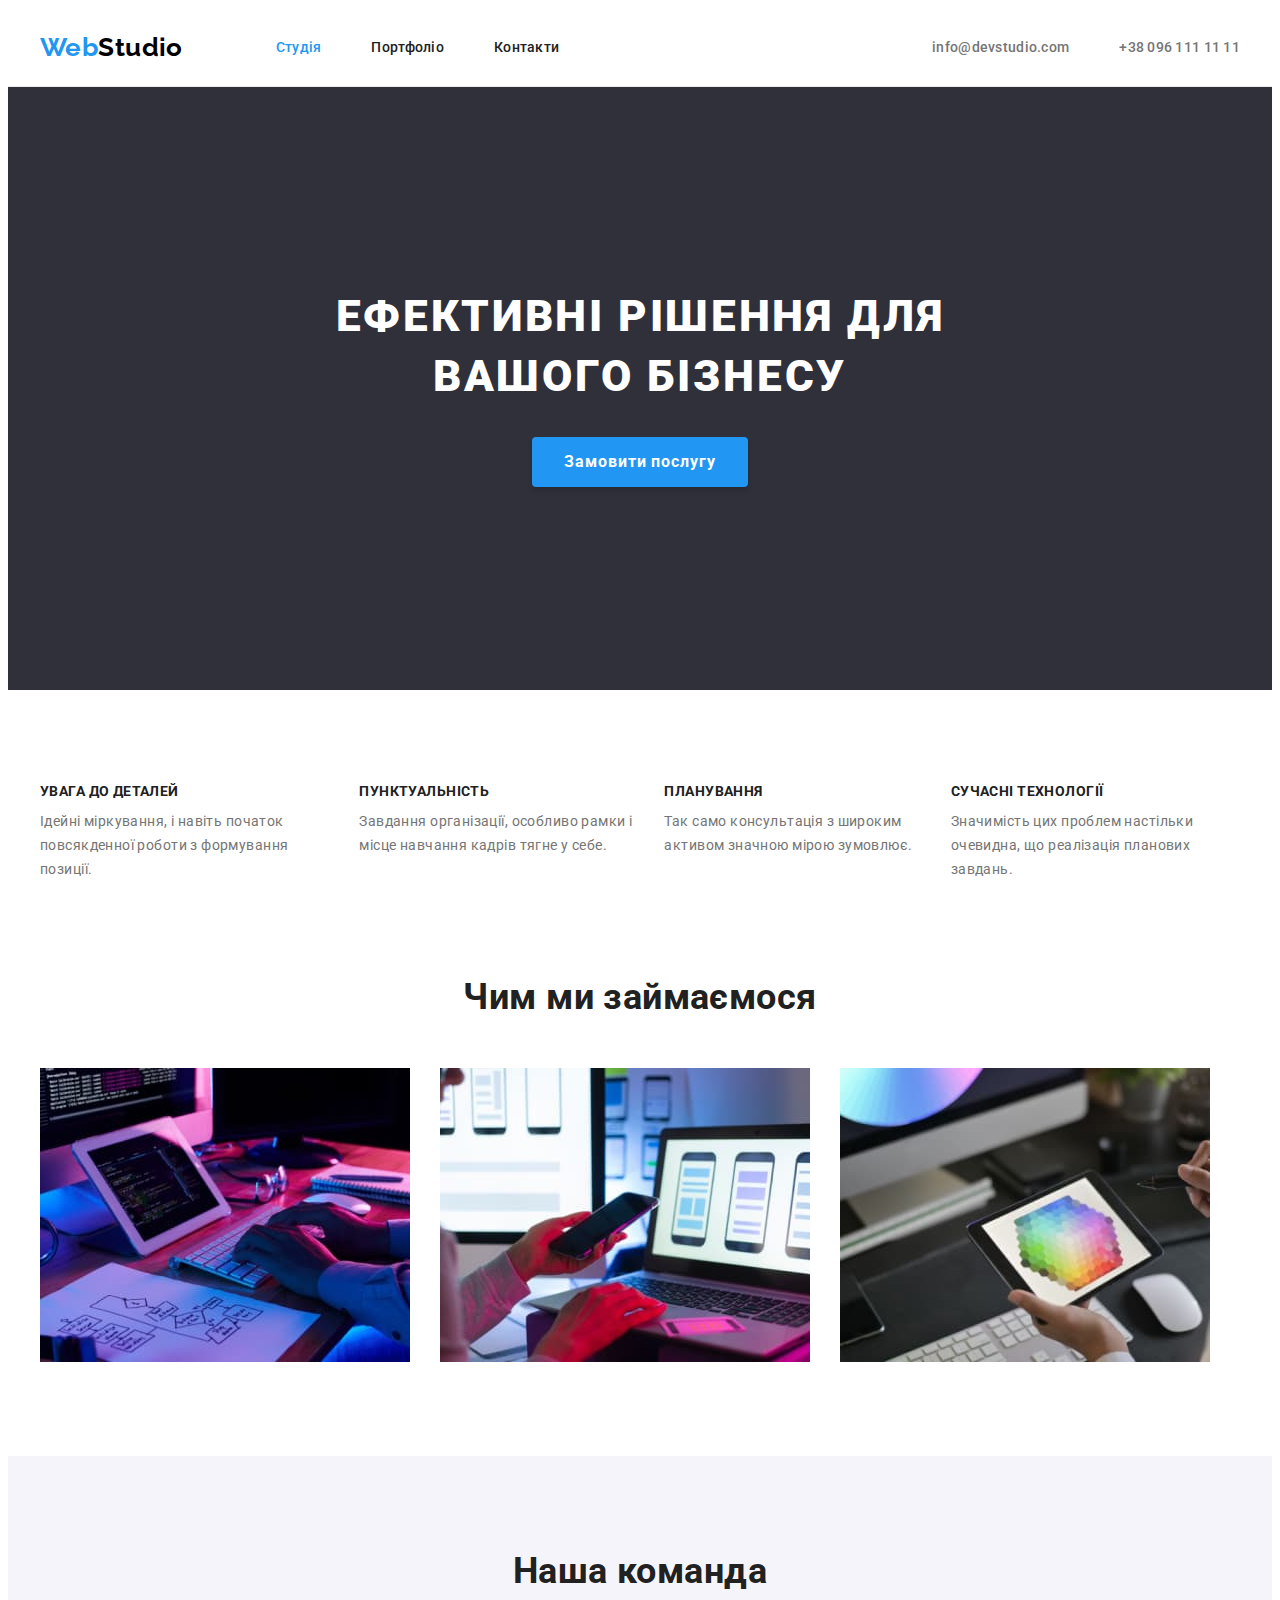
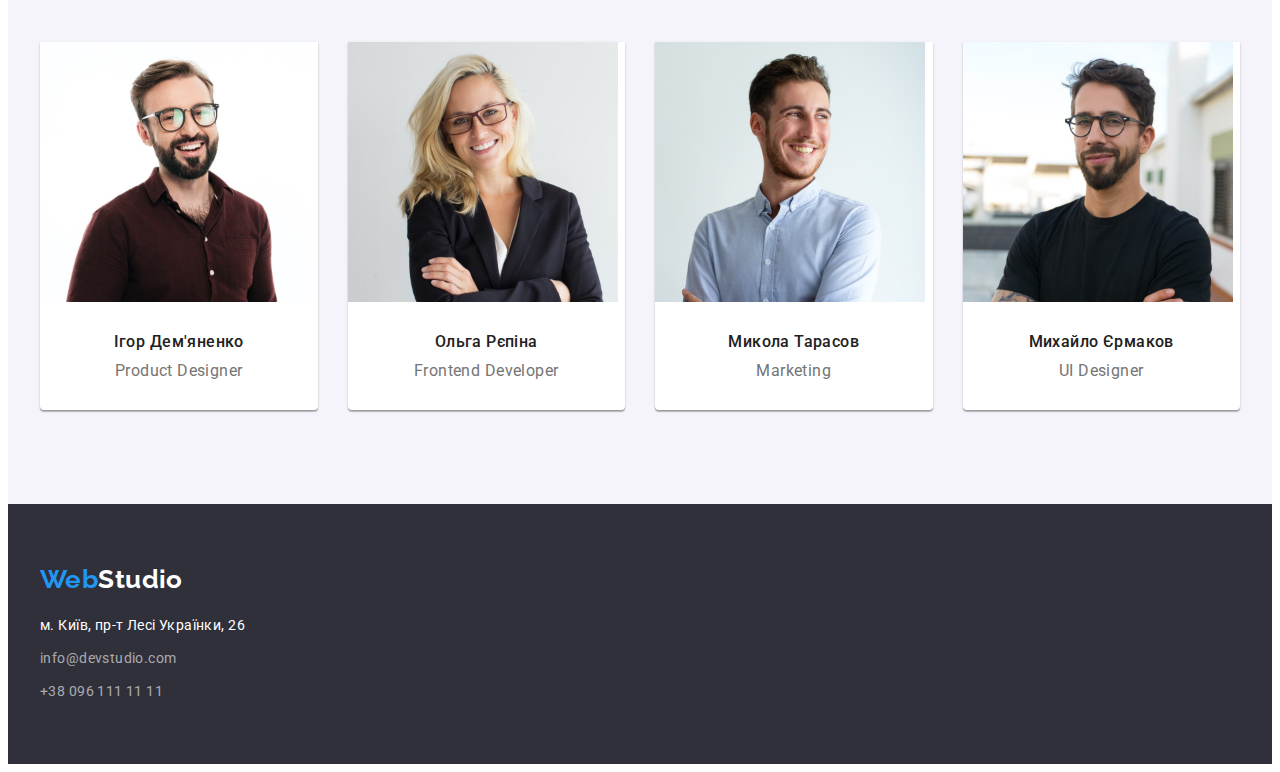
==== index.html @ 0680f63f "add HW3" ====
<!DOCTYPE html>
<html lang="uk">
  <head>
    <meta charset="UTF-8" />
    <meta http-equiv="X-UA-Compatible" content="IE=edge" />
    <meta name="viewport" content="width=device-width, initial-scale=1.0" />
    <title>Document</title>
    <link rel="preconnect" href="https://fonts.googleapis.com" />
    <link rel="preconnect" href="https://fonts.gstatic.com" crossorigin />
    <link
      href="https://fonts.googleapis.com/css2?family=Raleway:wght@700&family=Roboto:wght@400;500;700;900&display=swap"
      rel="stylesheet"
    />
    <link
      rel="stylesheet"
      href="https://cdnjs.cloudflare.com/ajax/libs/modern-normalize/1.1.0/modern-normalize.min.css"
      integrity="sha512-wpPYUAdjBVSE4KJnH1VR1HeZfpl1ub8YT/NKx4PuQ5NmX2tKuGu6U/JRp5y+Y8XG2tV+wKQpNHVUX03MfMFn9Q=="
      crossorigin="anonymous"
      referrerpolicy="no-referrer"
    />
    <link rel="stylesheet" href="./css/style.css" />
  </head>
  <body>
    <header class="header">
      <div class="container header-container">
        <a class="footer-logo link header-name" lang="en" href="./index.html"
          ><span>Web</span><span class="header-logo">Studio</span></a
        >
        <nav class="header-navigation">
          <ul class="header-list list">
            <li class="list-element list-navig">
              <a class="header-nav link current" href="">Студія</a>
            </li>
            <li class="list-element list-navig">
              <a class="header-nav link" href="./portfolio.html">Портфоліо</a>
            </li>
            <li class="list-element list-navig">
              <a class="header-nav link" href="./index.html">Контакти</a>
            </li>
          </ul>
        </nav>
        <ul class="header-address list">
          <li class="list-element list-address">
            <a class="header-contact link" href="mailto:info@devstudio.com"
              >info@devstudio.com</a
            >
          </li>
          <li class="list-element">
            <a class="header-contact link" href="tel:+380961111111"
              >+38 096 111 11 11</a
            >
          </li>
        </ul>
      </div>
    </header>
    <main>
      <section class="section-hero">
        <div class="container">
          <h1 class="paragraph-main">
            Ефективні рішення для <br />
            вашого бізнесу
          </h1>
          <button class="button-nav-main" type="button">
            Замовити послугу
          </button>
        </div>
      </section>
      <section class="section-benefits section">
        <div class="container">
          <h2 class="section-header hero-title visually-hidden">Переваги</h2>
          <ul class="list-advantages list">
            <li>
              <h3 class="list-item-name">Увага до деталей</h3>
              <p class="list-item-description">
                Ідейні міркування, і навіть початок повсякденної роботи з
                формування позиції.
              </p>
            </li>
            <li>
              <h3 class="list-item-name">Пунктуальність</h3>
              <p class="list-item-description">
                Завдання організації, особливо рамки і місце навчання кадрів
                тягне у себе.
              </p>
            </li>
            <li>
              <h3 class="list-item-name">Планування</h3>
              <p class="list-item-description">
                Так само консультація з широким активом значною мірою зумовлює.
              </p>
            </li>
            <li>
              <h3 class="list-item-name">Сучасні технології</h3>
              <p class="list-item-description">
                Значимість цих проблем настільки очевидна, що реалізація
                планових завдань.
              </p>
            </li>
          </ul>
        </div>
      </section>
      <section class="section-work section">
        <div class="container">
          <h2 class="section-header">Чим ми займаємося</h2>
          <ul class="list work-pictures">
            <li class="work-item-one">
              <img src="./images/img1.jpg" alt="Комп’ютер" width="370" />
            </li>
            <li class="work-item-two">
              <img src="./images/img2.jpg" alt="Мобільний" width="370" />
            </li>
            <li class="work-item-three">
              <img src="./images/img3.jpg" alt="Планшет" width="370" />
            </li>
          </ul>
        </div>
      </section>
      <section class="section-team section">
        <div class="container">
          <h2 class="section-header">Наша команда</h2>
          <ul class="team-list list">
            <li class="team-items">
              <img src="./images/img-4.jpg" alt="Ігор Дем'яненко" width="270" />
              <div class="team-member">
                <h3 class="team">Ігор Дем'яненко</h3>
                <p class="team-position" lang="en">Product Designer</p>
              </div>
            </li>
            <li class="team-items">
              <img src="./images/img-5.jpg" alt="Ольга Рєпіна" width="270" />
              <div class="team-member">
                <h3 class="team">Ольга Рєпіна</h3>
                <p class="team-position" lang="en">Frontend Developer</p>
              </div>
            </li>
            <li class="team-items">
              <img src="./images/img-6.jpg" alt="Микола Тарасов" width="270" />
              <div class="team-member">
                <h3 class="team">Микола Тарасов</h3>
                <p class="team-position" lang="en">Marketing</p>
              </div>
            </li>
            <li class="team-items">
              <img src="./images/img-7.jpg" alt="Михайло Єрмаков" width="270" />
              <div class="team-member">
                <h3 class="team">Михайло Єрмаков</h3>
                <p class="team-position" lang="en">UI Designer</p>
              </div>
            </li>
          </ul>
        </div>
      </section>
    </main>
    <footer class="section-footer">
      <div class="container">
        <a class="footer-logo link" lang="en" href="./index.html"
          ><span>Web</span><span class="logo-footer">Studio</span></a
        >
        <address class="address">
          <ul class="footer-list list">
            <li class="footer-item footer-address">
              <a
                class="footer-address link"
                href="https://goo.gl/maps/AEMbZK5pDBB9niob6"
                target="_blank"
                rel="noopener noreferrer nofollow"
                >м. Київ, пр-т Лесі Українки, 26</a
              >
            </li>
            <li class="footer-item">
              <a class="footer-link link" href="mailto:info@devstudio.com"
                >info@devstudio.com</a
              >
            </li>
            <li class="footer-item">
              <a class="footer-link link" href="tel:+380961111111"
                >+38 096 111 11 11</a
              >
            </li>
          </ul>
        </address>
      </div>
    </footer>
  </body>
</html>
---- css/style.css ----
:root {
  --black-color: #212121;
  --white-color: #ffffff;
  --gray-color: #757575;
  --blue-color: #2196f3;
  --bg-beige: #eeeeee;
  --bg-black: #000000;
  --bg-ivory: #f5f4fa;
  --bg-white: #FFFFFF60%;
  --bg-darkgray: #2f303a;
  --bg-light-gray: #ececec;
}
p,
h1,
h2,
h3,
h4,
h5,
h6 {
  margin: 0;
}
ul,
ol {
  margin: 0;
  padding-left: 0;
}
button {
  cursor: pointer;
  display: block;
  border: none;
  border-radius: 4px;
}
address {
  font-style: normal;
}
img {
  display: block;
  max-width: 100%;
  height: auto;
}
body {
  font-family: "roboto", sans-serif;
  color: #212121;
  background-color: #ffffff;
  letter-spacing: 0.03em;
  font-size: 14px;
}
.section {
  padding-top: 94px;
  padding-bottom: 94px;
}
.list {
  list-style: none;
  padding-left: 0;
  margin: 0;
}
.link {
  text-decoration: none;
}
.container {
  width: 1200px;
  padding-left: 15px;
  padding-right: 15px;
  margin: 0 auto;
}
/* ---HEADER---- */
.header {
  padding-top: 24px;
  padding-bottom: 24px;
}
.header-name {
  align-items: center;
  margin-right: 93px;
}
.header-logo {
  font-family: "raleway", sans-serif;
  font-weight: 700;
  font-size: 26px;
  line-height: 1.17%;
  color: var(--bg-black);
}
.header-address {
  margin-left: auto;
}
.header-nav {
  font-weight: 500;
  line-height: 1.14;
  letter-spacing: 0.02em;
  color: var(--black-color);
}
.header-address {
  display: flex;
}
.list-navig:not(:last-child) {
  margin-right: 50px;
}
.header {
  border-bottom: 1px solid #ececec;
}
.header-list {
  display: flex;
}
.header-container {
  display: flex;
  align-items: center;
}
.list-address {
  margin-right: 50px;
}
.logo-part {
  color: var(--bg-black);
}
.current {
  color: var(--blue-color);
}
.header-contact {
  font-weight: 500;
  line-height: 1.14;
  letter-spacing: 0.02em;
  color: var(--gray-color);
}
.header-contact:hover,
.header-contact:focus,
.header-nav:hover,
.header-nav:focus {
  color: var(--blue-color);
}
/* ---MAIN---- */
.visually-hidden {
  position: absolute;
  white-space: nowrap;
  width: 1px;
  height: 1px;
  overflow: hidden;
  border: 0;
  padding: 0;
  clip: rect(0 0 0 0);
  clip-path: inset(50%);
  margin: -1px;
}
.button-nav {
  font-weight: 500;
  font-size: 16px;
  line-height: 1.62;
  text-align: center;
  color: var(--black-color);
  background-color: var(--bg-ivory);
  letter-spacing: 0.03em;
  font-family: inherit;
  cursor: pointer;
  display: block;
  margin: 0 auto;
  padding: 6px 22px;
  border: none;
  border-radius: 4px;
}
.site-nav {
  display: flex;
  gap: 8px;
  justify-content: center;
  margin-bottom: 50px;
}
.section-work {
  padding-top: 0;
}
.site-examples {
  display: flex;
  flex-wrap: wrap;
  gap: 30px;
}
.example-item {
  width: calc((100% - 60px) / 3);
}
.example-name {
  font-weight: 700;
  font-size: 18px;
  line-height: 2;
  letter-spacing: 0.06em;
  color: var(--black-color);
  margin-bottom: 4px;
}
.example-list {
  font-size: 16px;
  line-height: 1.88;
  letter-spacing: 0.03em;
  color: var(--gray-color);
}
.button-nav:hover,
.button-nav:focus {
  color: var(--white-color);
  background-color: var(--blue-color);
}
.section-hero {
  background-color: var(--bg-darkgray);
  padding-top: 200px;
  padding-bottom: 203px;
}
.hero-title {
  max-width: 696px;
  margin: 0 auto;
}
.example-block {
  padding: 20px 24px;
  border: 1px solid #eeeeee;
  border-top: 0;
}

.team-member {
  padding-top: 30px;
  padding-bottom: 30px;
}

.paragraph-main {
  font-weight: 900;
  font-size: 44px;
  line-height: 1.36;
  text-align: center;
  letter-spacing: 0.06em;
  text-transform: uppercase;
  color: var(--white-color);
  margin-bottom: 30px;
}
.button-nav-main {
  font-weight: 700;
  font-size: 16px;
  line-height: 1.88;
  display: flex;
  align-items: center;
  text-align: center;
  letter-spacing: 0.06em;
  color: var(--white-color);
  background-color: var(--blue-color);
  cursor: pointer;
  font-family: inherit;
  margin: 0 auto;
  display: block;
  box-shadow: 0px 4px 4px rgba(0, 0, 0, 0.15);
  border-radius: 4px;
  border-color: var(--blue-color);
  min-width: 216px;
  height: 50px;
}
.button-nav-main:hover,
.button-nav-main:focus {
  color: var(--white-color);
  background-color: var(--bg-darkgray);
}
.list-advantages {
  display: flex;
  gap: 30px;
}
.list-item-name {
  font-weight: 700;
  font-size: 14px;
  line-height: 1.14;
  text-transform: uppercase;
  margin-bottom: 10px;
}
.work-pictures {
  display: flex;
  gap: 30px;
}
.list-item-description {
  font-weight: 400;
  line-height: 1.71;
  color: var(--gray-color);
}
.section-header {
  font-weight: 700;
  font-size: 36px;
  line-height: 42px;
  text-align: center;
  margin-bottom: 50px;
}
.team {
  font-weight: 500;
  font-size: 16px;
  line-height: 1.19;
  text-align: center;
  margin-bottom: 10px;
}
.team-position {
  font-weight: 400;
  font-size: 16px;
  line-height: 1.19;
  text-align: center;
  color: var(--gray-color);
}
.section-team {
  background-color: var(--bg-ivory);
}
.team-list {
  display: flex;
  gap: 30px;
}
.team-items {
  width: calc((100% - 90px) / 4);
  background: #ffffff;
  box-shadow: 0px 1px 3px rgba(0, 0, 0, 0.12), 0px 1px 1px rgba(0, 0, 0, 0.14),
    0px 2px 1px rgba(0, 0, 0, 0.2);
  border-radius: 0px 0px 4px 4px;
}

/* ---FOOTER---- */
.footer-logo {
  font-family: "raleway", sans-serif;
  font-weight: 700;
  font-size: 26px;
  line-height: 1.17;
  color: var(--blue-color);
  display: block;
}
.footer-item {
  display: block;
}
.footer-item:not(:last-child) {
  margin-bottom: 9px;
}

.logo-footer {
  color: var(--white-color);
}
.address {
  margin-top: 20px;
}
.section-footer {
  background-color: var(--bg-darkgray);
  padding-top: 60px;
  padding-bottom: 60px;
}
.footer-address {
  font-weight: 400;
  font-size: 14px;
  line-height: 1.71;
  letter-spacing: 0.03em;
  color: var(--white-color);
  font-style: normal;
  display: block;
}
.footer-link {
  font-weight: 400;
  font-size: 14px;
  line-height: 1.71;
  letter-spacing: 0.03em;
  color: rgba(255, 255, 255, 0.6);
  font-style: normal;
  display: block;
}
.footer-address:hover,
.footer-link:hover,
.footer-address:focus,
.footer-link:focus {
  color: var(--blue-color);
}
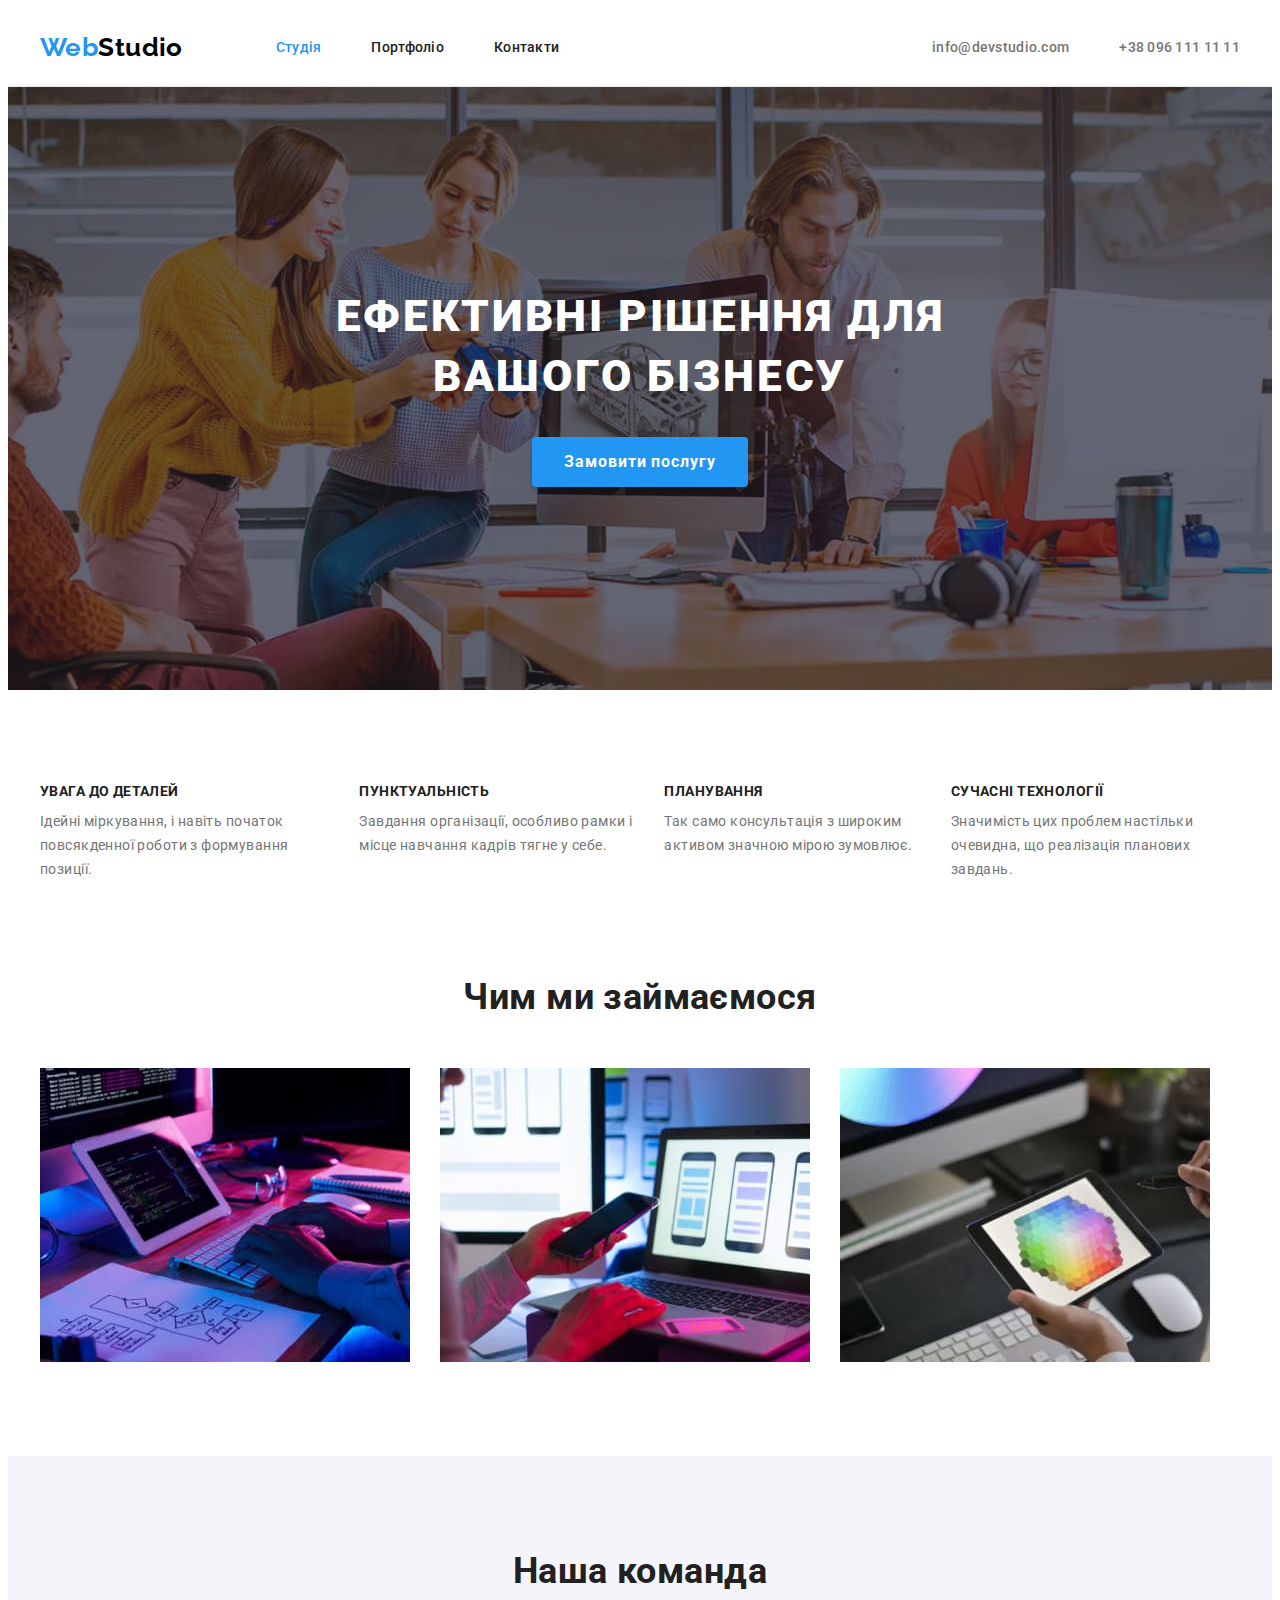
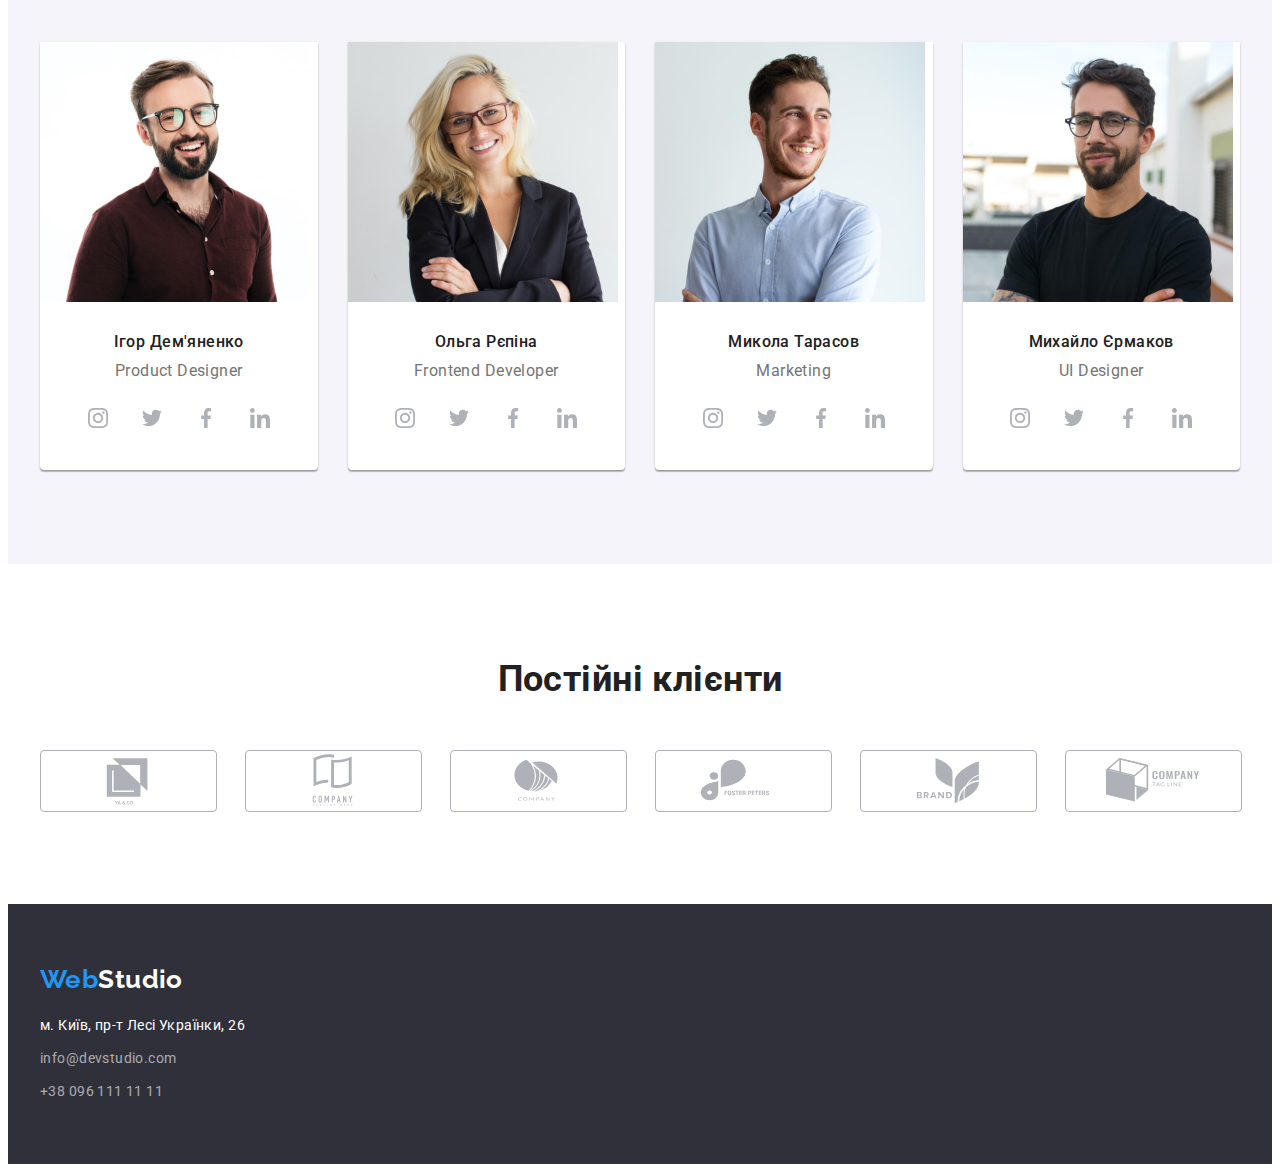
==== commit 70f38011: "add icons to first page" ====
--- a/index.html
+++ b/index.html
@@ -124,6 +124,64 @@
               <div class="team-member">
                 <h3 class="team">Ігор Дем'яненко</h3>
                 <p class="team-position" lang="en">Product Designer</p>
+                <ul class="team-social list">
+                  <li class="team-social-item">
+                    <a
+                      href=""
+                      class="team-social-link link"
+                      target="_blank"
+                      rel="noopener noreferrer nofollow"
+                    >
+                      <svg class="team-social-icon" width="20" height="20">
+                        <use
+                          href="./images/symbol-defs.svg#icon-instagram-2-3-2"
+                        ></use>
+                      </svg>
+                    </a>
+                  </li>
+                  <li class="team-social-item">
+                    <a
+                      href=""
+                      class="team-social-link link"
+                      target="_blank"
+                      rel="noopener noreferrer nofollow"
+                    >
+                      <svg class="team-social-icon" width="20" height="20">
+                        <use
+                          href="./images/symbol-defs.svg#icon-twitter-1-2"
+                        ></use>
+                      </svg>
+                    </a>
+                  </li>
+                  <li class="team-social-item">
+                    <a
+                      href=""
+                      class="team-social-link link"
+                      target="_blank"
+                      rel="noopener noreferrer nofollow"
+                    >
+                      <svg class="team-social-icon" width="20" height="20">
+                        <use
+                          href="./images/symbol-defs.svg#icon-facebook-1-2"
+                        ></use>
+                      </svg>
+                    </a>
+                  </li>
+                  <li class="team-social-item">
+                    <a
+                      href=""
+                      class="team-social-link link"
+                      target="_blank"
+                      rel="noopener noreferrer nofollow"
+                    >
+                      <svg class="team-social-icon" width="20" height="20">
+                        <use
+                          href="./images/symbol-defs.svg#icon-linkedin-1-2"
+                        ></use>
+                      </svg>
+                    </a>
+                  </li>
+                </ul>
               </div>
             </li>
             <li class="team-items">
@@ -131,6 +189,64 @@
               <div class="team-member">
                 <h3 class="team">Ольга Рєпіна</h3>
                 <p class="team-position" lang="en">Frontend Developer</p>
+                <ul class="team-social list">
+                  <li class="team-social-item">
+                    <a
+                      href=""
+                      class="team-social-link link"
+                      target="_blank"
+                      rel="noopener noreferrer nofollow"
+                    >
+                      <svg class="team-social-icon" width="20" height="20">
+                        <use
+                          href="./images/symbol-defs.svg#icon-instagram-2-3-2"
+                        ></use>
+                      </svg>
+                    </a>
+                  </li>
+                  <li class="team-social-item">
+                    <a
+                      href=""
+                      class="team-social-link link"
+                      target="_blank"
+                      rel="noopener noreferrer nofollow"
+                    >
+                      <svg class="team-social-icon" width="20" height="20">
+                        <use
+                          href="./images/symbol-defs.svg#icon-twitter-1-2"
+                        ></use>
+                      </svg>
+                    </a>
+                  </li>
+                  <li class="team-social-item">
+                    <a
+                      href=""
+                      class="team-social-link link"
+                      target="_blank"
+                      rel="noopener noreferrer nofollow"
+                    >
+                      <svg class="team-social-icon" width="20" height="20">
+                        <use
+                          href="./images/symbol-defs.svg#icon-facebook-1-2"
+                        ></use>
+                      </svg>
+                    </a>
+                  </li>
+                  <li class="team-social-item">
+                    <a
+                      href=""
+                      class="team-social-link link"
+                      target="_blank"
+                      rel="noopener noreferrer nofollow"
+                    >
+                      <svg class="team-social-icon" width="20" height="20">
+                        <use
+                          href="./images/symbol-defs.svg#icon-linkedin-1-2"
+                        ></use>
+                      </svg>
+                    </a>
+                  </li>
+                </ul>
               </div>
             </li>
             <li class="team-items">
@@ -138,6 +254,64 @@
               <div class="team-member">
                 <h3 class="team">Микола Тарасов</h3>
                 <p class="team-position" lang="en">Marketing</p>
+                <ul class="team-social list">
+                  <li class="team-social-item">
+                    <a
+                      href=""
+                      class="team-social-link link"
+                      target="_blank"
+                      rel="noopener noreferrer nofollow"
+                    >
+                      <svg class="team-social-icon" width="20" height="20">
+                        <use
+                          href="./images/symbol-defs.svg#icon-instagram-2-3-2"
+                        ></use>
+                      </svg>
+                    </a>
+                  </li>
+                  <li class="team-social-item">
+                    <a
+                      href=""
+                      class="team-social-link link"
+                      target="_blank"
+                      rel="noopener noreferrer nofollow"
+                    >
+                      <svg class="team-social-icon" width="20" height="20">
+                        <use
+                          href="./images/symbol-defs.svg#icon-twitter-1-2"
+                        ></use>
+                      </svg>
+                    </a>
+                  </li>
+                  <li class="team-social-item">
+                    <a
+                      href=""
+                      class="team-social-link link"
+                      target="_blank"
+                      rel="noopener noreferrer nofollow"
+                    >
+                      <svg class="team-social-icon" width="20" height="20">
+                        <use
+                          href="./images/symbol-defs.svg#icon-facebook-1-2"
+                        ></use>
+                      </svg>
+                    </a>
+                  </li>
+                  <li class="team-social-item">
+                    <a
+                      href=""
+                      class="team-social-link link"
+                      target="_blank"
+                      rel="noopener noreferrer nofollow"
+                    >
+                      <svg class="team-social-icon" width="20" height="20">
+                        <use
+                          href="./images/symbol-defs.svg#icon-linkedin-1-2"
+                        ></use>
+                      </svg>
+                    </a>
+                  </li>
+                </ul>
               </div>
             </li>
             <li class="team-items">
@@ -145,7 +319,156 @@
               <div class="team-member">
                 <h3 class="team">Михайло Єрмаков</h3>
                 <p class="team-position" lang="en">UI Designer</p>
+                <ul class="team-social list">
+                  <li class="team-social-item">
+                    <a
+                      href=""
+                      class="team-social-link link"
+                      target="_blank"
+                      rel="noopener noreferrer nofollow"
+                    >
+                      <svg class="team-social-icon" width="20" height="20">
+                        <use
+                          href="./images/symbol-defs.svg#icon-instagram-2-3-2"
+                        ></use>
+                      </svg>
+                    </a>
+                  </li>
+                  <li class="team-social-item">
+                    <a
+                      href=""
+                      class="team-social-link link"
+                      target="_blank"
+                      rel="noopener noreferrer nofollow"
+                    >
+                      <svg class="team-social-icon" width="20" height="20">
+                        <use
+                          href="./images/symbol-defs.svg#icon-twitter-1-2"
+                        ></use>
+                      </svg>
+                    </a>
+                  </li>
+                  <li class="team-social-item">
+                    <a
+                      href=""
+                      class="team-social-link link"
+                      target="_blank"
+                      rel="noopener noreferrer nofollow"
+                    >
+                      <svg class="team-social-icon" width="20" height="20">
+                        <use
+                          href="./images/symbol-defs.svg#icon-facebook-1-2"
+                        ></use>
+                      </svg>
+                    </a>
+                  </li>
+                  <li class="team-social-item">
+                    <a
+                      href=""
+                      class="team-social-link link"
+                      target="_blank"
+                      rel="noopener noreferrer nofollow"
+                    >
+                      <svg class="team-social-icon" width="20" height="20">
+                        <use
+                          href="./images/symbol-defs.svg#icon-linkedin-1-2"
+                        ></use>
+                      </svg>
+                    </a>
+                  </li>
+                </ul>
               </div>
+            </li>
+          </ul>
+        </div>
+      </section>
+      <section class="section-clients section">
+        <div class="container">
+          <h2 class="section-header">Постійні клієнти</h2>
+          <ul class="clients-list">
+            <li class="clients-item list">
+              <a
+                href=""
+                class="clients-link link"
+                target="_blank"
+                rel="noopener noreferrer nofollow"
+              >
+                <svg class="clients-icon" width="106" height="60">
+                  <use
+                    href="./images/symbol-defs-clients.svg#icon-Logo-8"
+                  ></use>
+                </svg>
+              </a>
+            </li>
+            <li class="clients-item list">
+              <a
+                href=""
+                class="clients-link link"
+                target="_blank"
+                rel="noopener noreferrer nofollow"
+              >
+                <svg class="clients-icon" width="106" height="60">
+                  <use
+                    href="./images/symbol-defs-clients.svg#icon-Logo-2-2"
+                  ></use>
+                </svg>
+              </a>
+            </li>
+            <li class="clients-item list">
+              <a
+                href=""
+                class="clients-link link"
+                target="_blank"
+                rel="noopener noreferrer nofollow"
+              >
+                <svg class="clients-icon" width="106" height="60">
+                  <use
+                    href="./images/symbol-defs-clients.svg#icon-Logo-3-2"
+                  ></use>
+                </svg>
+              </a>
+            </li>
+            <li class="clients-item list">
+              <a
+                href=""
+                class="clients-link link"
+                target="_blank"
+                rel="noopener noreferrer nofollow"
+              >
+                <svg class="clients-icon" width="106" height="60">
+                  <use
+                    href="./images/symbol-defs-clients.svg#icon-Logo-4-2"
+                  ></use>
+                </svg>
+              </a>
+            </li>
+            <li class="clients-item list">
+              <a
+                href=""
+                class="clients-link link"
+                target="_blank"
+                rel="noopener noreferrer nofollow"
+              >
+                <svg class="clients-icon" width="106" height="60">
+                  <use
+                    href="./images/symbol-defs-clients.svg#icon-Logo-5-2"
+                  ></use>
+                </svg>
+              </a>
+            </li>
+            <li class="clients-item list">
+              <a
+                href=""
+                class="clients-link link"
+                target="_blank"
+                rel="noopener noreferrer nofollow"
+              >
+                <svg class="clients-icon" width="106" height="60">
+                  <use
+                    href="./images/symbol-defs-clients.svg#icon-Logo-6-2"
+                  ></use>
+                </svg>
+              </a>
             </li>
           </ul>
         </div>
--- a/css/style.css
+++ b/css/style.css
@@ -194,6 +194,14 @@
   background-color: var(--bg-darkgray);
   padding-top: 200px;
   padding-bottom: 203px;
+  background-image: linear-gradient(
+      rgba(47, 48, 58, 0.4),
+      rgba(47, 48, 58, 0.4)
+    ),
+    url(../images/Img17.jpg);
+  background-repeat: no-repeat;
+  background-position: center;
+  background-size: cover;
 }
 .hero-title {
   max-width: 696px;
@@ -204,12 +212,71 @@
   border: 1px solid #eeeeee;
   border-top: 0;
 }
-
+.team-position {
+  margin-bottom: 16px;
+}
 .team-member {
   padding-top: 30px;
   padding-bottom: 30px;
 }
-
+.team-social-item {
+  width: 44px;
+  height: 44px;
+}
+.team-social-link {
+  width: 100%;
+  height: 100%;
+  display: block;
+  display: flex;
+  align-items: center;
+  justify-content: center;
+  border-radius: 50%;
+}
+.team-social {
+  display: flex;
+  justify-content: center;
+  gap: 10px;
+}
+.clients-list {
+  display: flex;
+  gap: 30px;
+}
+.clients-item {
+  width: calc((100% - 150px) / 6);
+  height: 60px;
+}
+.clients-link {
+  width: 100%;
+  height: 100%;
+  border: 1px solid #afb1b8;
+  display: block;
+  border-radius: 4px;
+  display: flex;
+  justify-content: center;
+  align-items: center;
+}
+.team-social-icon {
+  fill: #afb1b8;
+}
+.team-social-link:hover,
+.team-social-link:focus {
+  background-color: #2196f3;
+}
+.team-social-link:hover .team-social-icon,
+.team-social-link:focus .team-social-icon {
+  fill: #ffffff;
+}
+.clients-icon {
+  fill: #afb1b8;
+}
+.clients-link:focus .clients-icon,
+.clients-link:hover .clients-icon {
+  fill: #2196f3;
+}
+.clients-link:focus,
+.clients-link:hover {
+  border-color: #2196f3;
+}
 .paragraph-main {
   font-weight: 900;
   font-size: 44px;
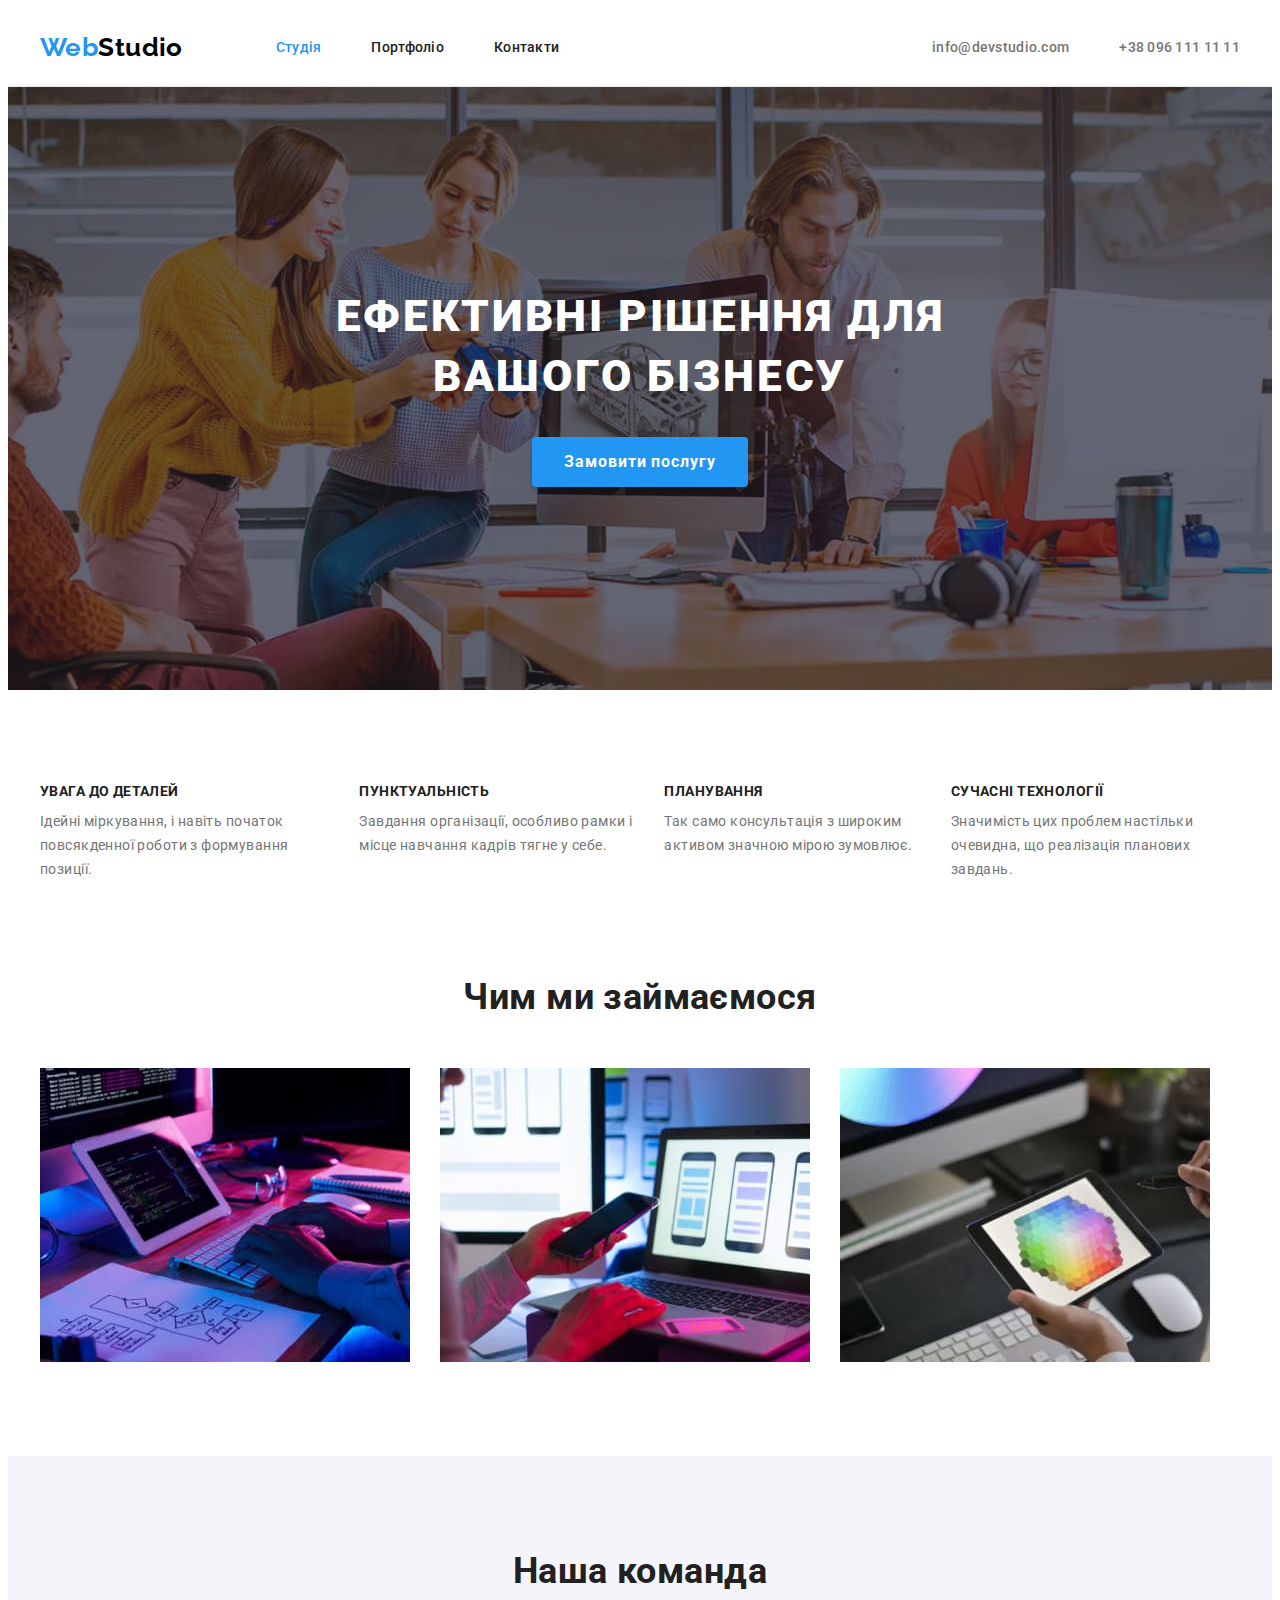
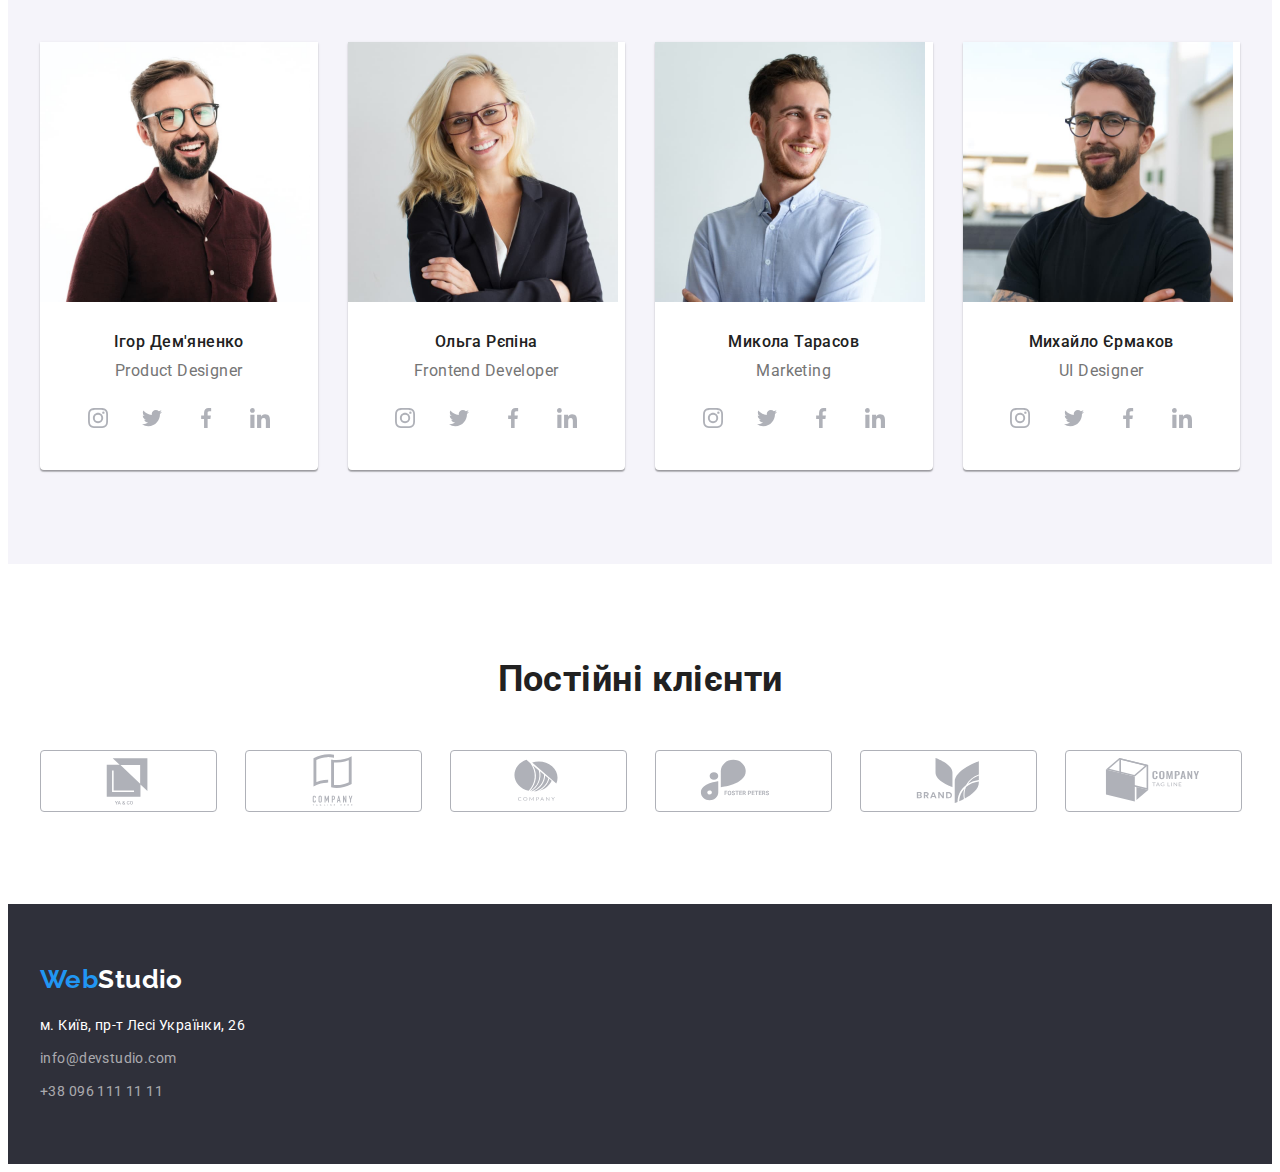
==== commit afa55c9e: "add one svg file" ====
--- a/index.html
+++ b/index.html
@@ -134,49 +134,49 @@
                     >
                       <svg class="team-social-icon" width="20" height="20">
                         <use
-                          href="./images/symbol-defs.svg#icon-instagram-2-3-2"
-                        ></use>
-                      </svg>
-                    </a>
-                  </li>
-                  <li class="team-social-item">
-                    <a
-                      href=""
-                      class="team-social-link link"
-                      target="_blank"
-                      rel="noopener noreferrer nofollow"
-                    >
-                      <svg class="team-social-icon" width="20" height="20">
-                        <use
-                          href="./images/symbol-defs.svg#icon-twitter-1-2"
-                        ></use>
-                      </svg>
-                    </a>
-                  </li>
-                  <li class="team-social-item">
-                    <a
-                      href=""
-                      class="team-social-link link"
-                      target="_blank"
-                      rel="noopener noreferrer nofollow"
-                    >
-                      <svg class="team-social-icon" width="20" height="20">
-                        <use
-                          href="./images/symbol-defs.svg#icon-facebook-1-2"
-                        ></use>
-                      </svg>
-                    </a>
-                  </li>
-                  <li class="team-social-item">
-                    <a
-                      href=""
-                      class="team-social-link link"
-                      target="_blank"
-                      rel="noopener noreferrer nofollow"
-                    >
-                      <svg class="team-social-icon" width="20" height="20">
-                        <use
-                          href="./images/symbol-defs.svg#icon-linkedin-1-2"
+                          href="./images/symbol-defs.svg#icon-instagram-2-4"
+                        ></use>
+                      </svg>
+                    </a>
+                  </li>
+                  <li class="team-social-item">
+                    <a
+                      href=""
+                      class="team-social-link link"
+                      target="_blank"
+                      rel="noopener noreferrer nofollow"
+                    >
+                      <svg class="team-social-icon" width="20" height="20">
+                        <use
+                          href="./images/symbol-defs.svg#icon-twitter-1-3"
+                        ></use>
+                      </svg>
+                    </a>
+                  </li>
+                  <li class="team-social-item">
+                    <a
+                      href=""
+                      class="team-social-link link"
+                      target="_blank"
+                      rel="noopener noreferrer nofollow"
+                    >
+                      <svg class="team-social-icon" width="20" height="20">
+                        <use
+                          href="./images/symbol-defs.svg#icon-facebook-1-3"
+                        ></use>
+                      </svg>
+                    </a>
+                  </li>
+                  <li class="team-social-item">
+                    <a
+                      href=""
+                      class="team-social-link link"
+                      target="_blank"
+                      rel="noopener noreferrer nofollow"
+                    >
+                      <svg class="team-social-icon" width="20" height="20">
+                        <use
+                          href="./images/symbol-defs.svg#icon-linkedin-1-3"
                         ></use>
                       </svg>
                     </a>
@@ -199,49 +199,49 @@
                     >
                       <svg class="team-social-icon" width="20" height="20">
                         <use
-                          href="./images/symbol-defs.svg#icon-instagram-2-3-2"
-                        ></use>
-                      </svg>
-                    </a>
-                  </li>
-                  <li class="team-social-item">
-                    <a
-                      href=""
-                      class="team-social-link link"
-                      target="_blank"
-                      rel="noopener noreferrer nofollow"
-                    >
-                      <svg class="team-social-icon" width="20" height="20">
-                        <use
-                          href="./images/symbol-defs.svg#icon-twitter-1-2"
-                        ></use>
-                      </svg>
-                    </a>
-                  </li>
-                  <li class="team-social-item">
-                    <a
-                      href=""
-                      class="team-social-link link"
-                      target="_blank"
-                      rel="noopener noreferrer nofollow"
-                    >
-                      <svg class="team-social-icon" width="20" height="20">
-                        <use
-                          href="./images/symbol-defs.svg#icon-facebook-1-2"
-                        ></use>
-                      </svg>
-                    </a>
-                  </li>
-                  <li class="team-social-item">
-                    <a
-                      href=""
-                      class="team-social-link link"
-                      target="_blank"
-                      rel="noopener noreferrer nofollow"
-                    >
-                      <svg class="team-social-icon" width="20" height="20">
-                        <use
-                          href="./images/symbol-defs.svg#icon-linkedin-1-2"
+                          href="./images/symbol-defs.svg#icon-instagram-2-4"
+                        ></use>
+                      </svg>
+                    </a>
+                  </li>
+                  <li class="team-social-item">
+                    <a
+                      href=""
+                      class="team-social-link link"
+                      target="_blank"
+                      rel="noopener noreferrer nofollow"
+                    >
+                      <svg class="team-social-icon" width="20" height="20">
+                        <use
+                          href="./images/symbol-defs.svg#icon-twitter-1-3"
+                        ></use>
+                      </svg>
+                    </a>
+                  </li>
+                  <li class="team-social-item">
+                    <a
+                      href=""
+                      class="team-social-link link"
+                      target="_blank"
+                      rel="noopener noreferrer nofollow"
+                    >
+                      <svg class="team-social-icon" width="20" height="20">
+                        <use
+                          href="./images/symbol-defs.svg#icon-facebook-1-3"
+                        ></use>
+                      </svg>
+                    </a>
+                  </li>
+                  <li class="team-social-item">
+                    <a
+                      href=""
+                      class="team-social-link link"
+                      target="_blank"
+                      rel="noopener noreferrer nofollow"
+                    >
+                      <svg class="team-social-icon" width="20" height="20">
+                        <use
+                          href="./images/symbol-defs.svg#icon-linkedin-1-3"
                         ></use>
                       </svg>
                     </a>
@@ -264,49 +264,49 @@
                     >
                       <svg class="team-social-icon" width="20" height="20">
                         <use
-                          href="./images/symbol-defs.svg#icon-instagram-2-3-2"
-                        ></use>
-                      </svg>
-                    </a>
-                  </li>
-                  <li class="team-social-item">
-                    <a
-                      href=""
-                      class="team-social-link link"
-                      target="_blank"
-                      rel="noopener noreferrer nofollow"
-                    >
-                      <svg class="team-social-icon" width="20" height="20">
-                        <use
-                          href="./images/symbol-defs.svg#icon-twitter-1-2"
-                        ></use>
-                      </svg>
-                    </a>
-                  </li>
-                  <li class="team-social-item">
-                    <a
-                      href=""
-                      class="team-social-link link"
-                      target="_blank"
-                      rel="noopener noreferrer nofollow"
-                    >
-                      <svg class="team-social-icon" width="20" height="20">
-                        <use
-                          href="./images/symbol-defs.svg#icon-facebook-1-2"
-                        ></use>
-                      </svg>
-                    </a>
-                  </li>
-                  <li class="team-social-item">
-                    <a
-                      href=""
-                      class="team-social-link link"
-                      target="_blank"
-                      rel="noopener noreferrer nofollow"
-                    >
-                      <svg class="team-social-icon" width="20" height="20">
-                        <use
-                          href="./images/symbol-defs.svg#icon-linkedin-1-2"
+                          href="./images/symbol-defs.svg#icon-instagram-2-4"
+                        ></use>
+                      </svg>
+                    </a>
+                  </li>
+                  <li class="team-social-item">
+                    <a
+                      href=""
+                      class="team-social-link link"
+                      target="_blank"
+                      rel="noopener noreferrer nofollow"
+                    >
+                      <svg class="team-social-icon" width="20" height="20">
+                        <use
+                          href="./images/symbol-defs.svg#icon-twitter-1-3"
+                        ></use>
+                      </svg>
+                    </a>
+                  </li>
+                  <li class="team-social-item">
+                    <a
+                      href=""
+                      class="team-social-link link"
+                      target="_blank"
+                      rel="noopener noreferrer nofollow"
+                    >
+                      <svg class="team-social-icon" width="20" height="20">
+                        <use
+                          href="./images/symbol-defs.svg#icon-facebook-1-3"
+                        ></use>
+                      </svg>
+                    </a>
+                  </li>
+                  <li class="team-social-item">
+                    <a
+                      href=""
+                      class="team-social-link link"
+                      target="_blank"
+                      rel="noopener noreferrer nofollow"
+                    >
+                      <svg class="team-social-icon" width="20" height="20">
+                        <use
+                          href="./images/symbol-defs.svg#icon-linkedin-1-3"
                         ></use>
                       </svg>
                     </a>
@@ -329,49 +329,49 @@
                     >
                       <svg class="team-social-icon" width="20" height="20">
                         <use
-                          href="./images/symbol-defs.svg#icon-instagram-2-3-2"
-                        ></use>
-                      </svg>
-                    </a>
-                  </li>
-                  <li class="team-social-item">
-                    <a
-                      href=""
-                      class="team-social-link link"
-                      target="_blank"
-                      rel="noopener noreferrer nofollow"
-                    >
-                      <svg class="team-social-icon" width="20" height="20">
-                        <use
-                          href="./images/symbol-defs.svg#icon-twitter-1-2"
-                        ></use>
-                      </svg>
-                    </a>
-                  </li>
-                  <li class="team-social-item">
-                    <a
-                      href=""
-                      class="team-social-link link"
-                      target="_blank"
-                      rel="noopener noreferrer nofollow"
-                    >
-                      <svg class="team-social-icon" width="20" height="20">
-                        <use
-                          href="./images/symbol-defs.svg#icon-facebook-1-2"
-                        ></use>
-                      </svg>
-                    </a>
-                  </li>
-                  <li class="team-social-item">
-                    <a
-                      href=""
-                      class="team-social-link link"
-                      target="_blank"
-                      rel="noopener noreferrer nofollow"
-                    >
-                      <svg class="team-social-icon" width="20" height="20">
-                        <use
-                          href="./images/symbol-defs.svg#icon-linkedin-1-2"
+                          href="./images/symbol-defs.svg#icon-instagram-2-4"
+                        ></use>
+                      </svg>
+                    </a>
+                  </li>
+                  <li class="team-social-item">
+                    <a
+                      href=""
+                      class="team-social-link link"
+                      target="_blank"
+                      rel="noopener noreferrer nofollow"
+                    >
+                      <svg class="team-social-icon" width="20" height="20">
+                        <use
+                          href="./images/symbol-defs.svg#icon-twitter-1-3"
+                        ></use>
+                      </svg>
+                    </a>
+                  </li>
+                  <li class="team-social-item">
+                    <a
+                      href=""
+                      class="team-social-link link"
+                      target="_blank"
+                      rel="noopener noreferrer nofollow"
+                    >
+                      <svg class="team-social-icon" width="20" height="20">
+                        <use
+                          href="./images/symbol-defs.svg#icon-facebook-1-3"
+                        ></use>
+                      </svg>
+                    </a>
+                  </li>
+                  <li class="team-social-item">
+                    <a
+                      href=""
+                      class="team-social-link link"
+                      target="_blank"
+                      rel="noopener noreferrer nofollow"
+                    >
+                      <svg class="team-social-icon" width="20" height="20">
+                        <use
+                          href="./images/symbol-defs.svg#icon-linkedin-1-3"
                         ></use>
                       </svg>
                     </a>
@@ -394,79 +394,67 @@
                 rel="noopener noreferrer nofollow"
               >
                 <svg class="clients-icon" width="106" height="60">
-                  <use
-                    href="./images/symbol-defs-clients.svg#icon-Logo-8"
-                  ></use>
-                </svg>
-              </a>
-            </li>
-            <li class="clients-item list">
-              <a
-                href=""
-                class="clients-link link"
-                target="_blank"
-                rel="noopener noreferrer nofollow"
-              >
-                <svg class="clients-icon" width="106" height="60">
-                  <use
-                    href="./images/symbol-defs-clients.svg#icon-Logo-2-2"
-                  ></use>
-                </svg>
-              </a>
-            </li>
-            <li class="clients-item list">
-              <a
-                href=""
-                class="clients-link link"
-                target="_blank"
-                rel="noopener noreferrer nofollow"
-              >
-                <svg class="clients-icon" width="106" height="60">
-                  <use
-                    href="./images/symbol-defs-clients.svg#icon-Logo-3-2"
-                  ></use>
-                </svg>
-              </a>
-            </li>
-            <li class="clients-item list">
-              <a
-                href=""
-                class="clients-link link"
-                target="_blank"
-                rel="noopener noreferrer nofollow"
-              >
-                <svg class="clients-icon" width="106" height="60">
-                  <use
-                    href="./images/symbol-defs-clients.svg#icon-Logo-4-2"
-                  ></use>
-                </svg>
-              </a>
-            </li>
-            <li class="clients-item list">
-              <a
-                href=""
-                class="clients-link link"
-                target="_blank"
-                rel="noopener noreferrer nofollow"
-              >
-                <svg class="clients-icon" width="106" height="60">
-                  <use
-                    href="./images/symbol-defs-clients.svg#icon-Logo-5-2"
-                  ></use>
-                </svg>
-              </a>
-            </li>
-            <li class="clients-item list">
-              <a
-                href=""
-                class="clients-link link"
-                target="_blank"
-                rel="noopener noreferrer nofollow"
-              >
-                <svg class="clients-icon" width="106" height="60">
-                  <use
-                    href="./images/symbol-defs-clients.svg#icon-Logo-6-2"
-                  ></use>
+                  <use href="./images/symbol-defs.svg#icon-Logo"></use>
+                </svg>
+              </a>
+            </li>
+            <li class="clients-item list">
+              <a
+                href=""
+                class="clients-link link"
+                target="_blank"
+                rel="noopener noreferrer nofollow"
+              >
+                <svg class="clients-icon" width="106" height="60">
+                  <use href="./images/symbol-defs.svg#icon-Logo-9"></use>
+                </svg>
+              </a>
+            </li>
+            <li class="clients-item list">
+              <a
+                href=""
+                class="clients-link link"
+                target="_blank"
+                rel="noopener noreferrer nofollow"
+              >
+                <svg class="clients-icon" width="106" height="60">
+                  <use href="./images/symbol-defs.svg#icon-Logo-10"></use>
+                </svg>
+              </a>
+            </li>
+            <li class="clients-item list">
+              <a
+                href=""
+                class="clients-link link"
+                target="_blank"
+                rel="noopener noreferrer nofollow"
+              >
+                <svg class="clients-icon" width="106" height="60">
+                  <use href="./images/symbol-defs.svg#icon-Logo-11"></use>
+                </svg>
+              </a>
+            </li>
+            <li class="clients-item list">
+              <a
+                href=""
+                class="clients-link link"
+                target="_blank"
+                rel="noopener noreferrer nofollow"
+              >
+                <svg class="clients-icon" width="106" height="60">
+                  <use href="./images/symbol-defs.svg#icon-Logo-12"></use>
+                </svg>
+              </a>
+            </li>
+            <li class="clients-item list">
+              <a
+                href=""
+                class="clients-link link"
+                target="_blank"
+                rel="noopener noreferrer nofollow"
+              >
+                <svg class="clients-icon" width="106" height="60">
+                  <use href="./images/symbol-defs.svg#icon-Logo-13"></use>
                 </svg>
               </a>
             </li>
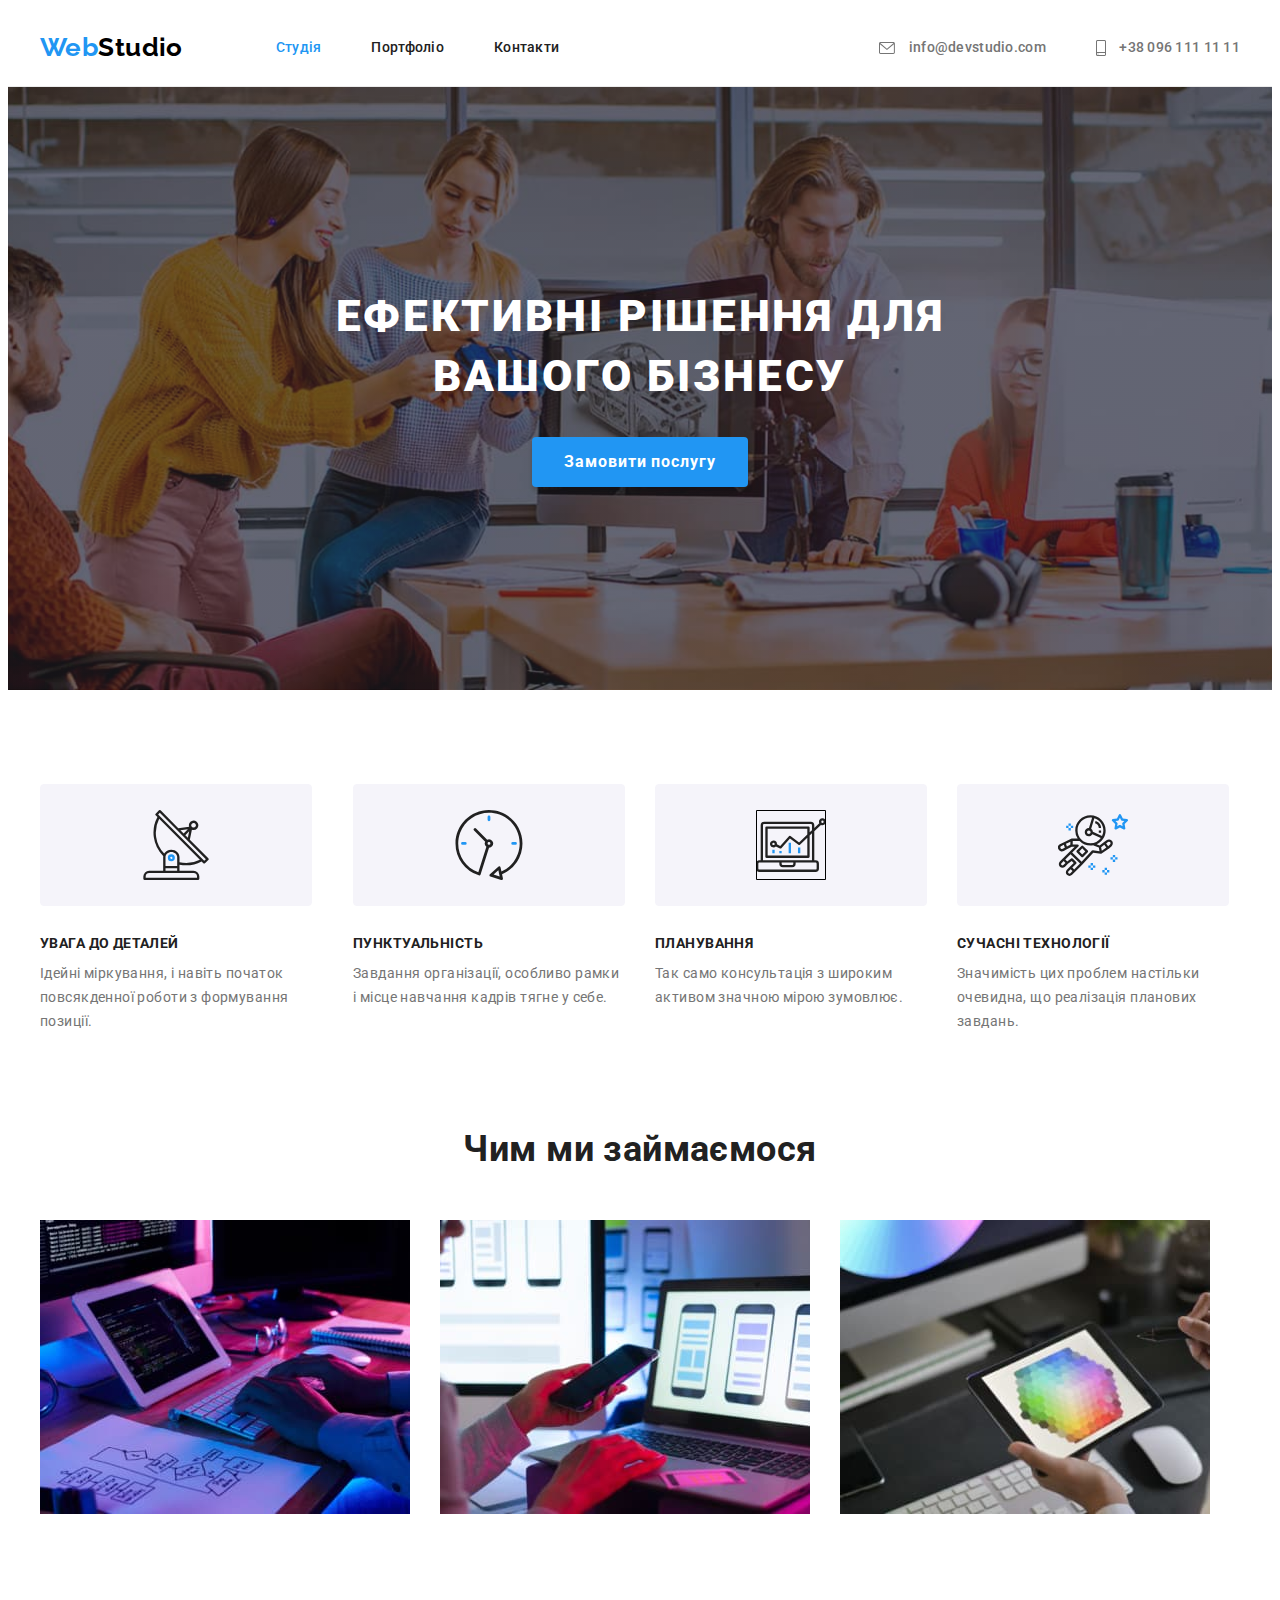
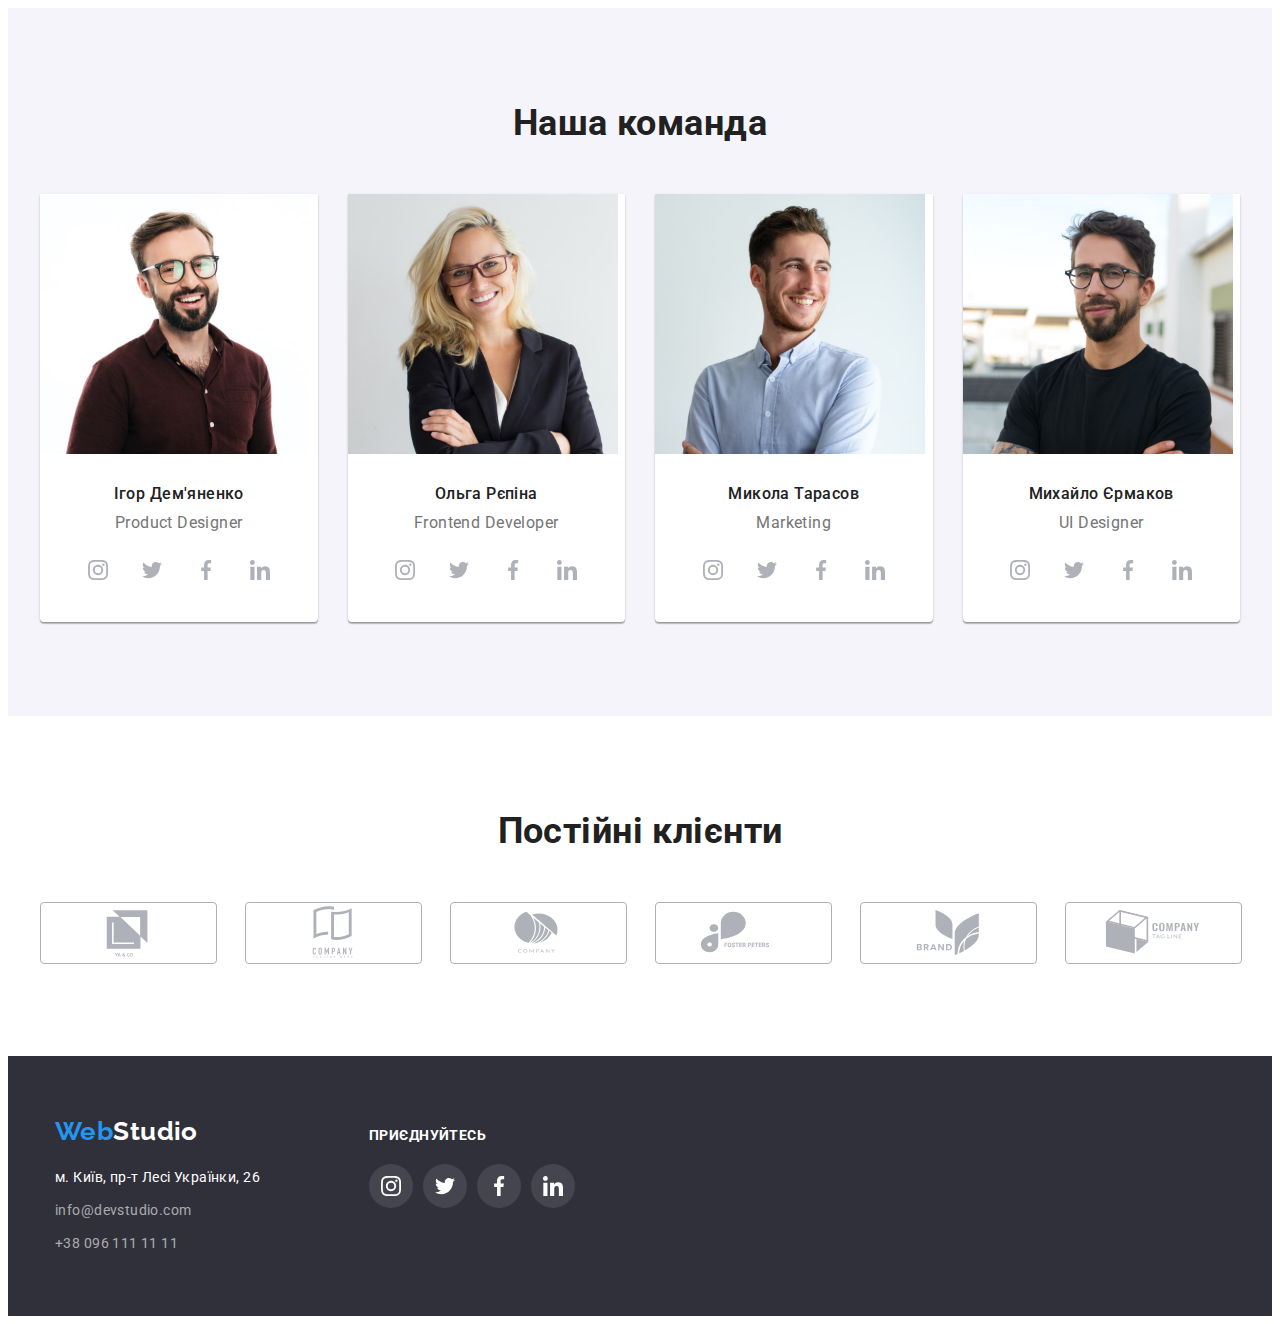
==== commit 89d900d7: "add shadows" ====
--- a/index.html
+++ b/index.html
@@ -41,11 +41,18 @@
         </nav>
         <ul class="header-address list">
           <li class="list-element list-address">
+            <svg class="header-image" width="16" height="12">
+              <use href="./images/symbol-defs.svg#icon-envelope-hover"></use>
+            </svg>
+
             <a class="header-contact link" href="mailto:info@devstudio.com"
               >info@devstudio.com</a
             >
           </li>
           <li class="list-element">
+            <svg class="header-image" width="10" height="16">
+              <use href="./images/symbol-defs.svg#icon-smartphone"></use>
+            </svg>
             <a class="header-contact link" href="tel:+380961111111"
               >+38 096 111 11 11</a
             >
@@ -70,6 +77,11 @@
           <h2 class="section-header hero-title visually-hidden">Переваги</h2>
           <ul class="list-advantages list">
             <li>
+              <div class="benefits-picture">
+                <svg class="benefits-items" width="70" height="70">
+                  <use href="./images/symbol-defs.svg#icon-antenna-1"></use>
+                </svg>
+              </div>
               <h3 class="list-item-name">Увага до деталей</h3>
               <p class="list-item-description">
                 Ідейні міркування, і навіть початок повсякденної роботи з
@@ -77,6 +89,11 @@
               </p>
             </li>
             <li>
+              <div class="benefits-picture">
+                <svg class="benefits-items" width="70" height="70">
+                  <use href="./images/symbol-defs.svg#icon-clock-1"></use>
+                </svg>
+              </div>
               <h3 class="list-item-name">Пунктуальність</h3>
               <p class="list-item-description">
                 Завдання організації, особливо рамки і місце навчання кадрів
@@ -84,12 +101,22 @@
               </p>
             </li>
             <li>
+              <div class="benefits-picture">
+                <svg class="benefits-items" width="70" height="70">
+                  <use href="./images/symbol-defs.svg#icon-diagram-1-2"></use>
+                </svg>
+              </div>
               <h3 class="list-item-name">Планування</h3>
               <p class="list-item-description">
                 Так само консультація з широким активом значною мірою зумовлює.
               </p>
             </li>
             <li>
+              <div class="benefits-picture">
+                <svg class="benefits-items" width="70" height="70">
+                  <use href="./images/symbol-defs.svg#icon-astronaut-1"></use>
+                </svg>
+              </div>
               <h3 class="list-item-name">Сучасні технології</h3>
               <p class="list-item-description">
                 Значимість цих проблем настільки очевидна, що реалізація
@@ -463,33 +490,88 @@
       </section>
     </main>
     <footer class="section-footer">
-      <div class="container">
-        <a class="footer-logo link" lang="en" href="./index.html"
-          ><span>Web</span><span class="logo-footer">Studio</span></a
-        >
-        <address class="address">
-          <ul class="footer-list list">
-            <li class="footer-item footer-address">
-              <a
-                class="footer-address link"
-                href="https://goo.gl/maps/AEMbZK5pDBB9niob6"
-                target="_blank"
-                rel="noopener noreferrer nofollow"
-                >м. Київ, пр-т Лесі Українки, 26</a
-              >
-            </li>
-            <li class="footer-item">
-              <a class="footer-link link" href="mailto:info@devstudio.com"
-                >info@devstudio.com</a
-              >
-            </li>
-            <li class="footer-item">
-              <a class="footer-link link" href="tel:+380961111111"
-                >+38 096 111 11 11</a
-              >
+      <div class="container footer-wrap">
+        <div class="footer-wrap-left container">
+          <a class="footer-logo link" lang="en" href="./index.html"
+            ><span>Web</span><span class="logo-footer">Studio</span></a
+          >
+          <address class="address">
+            <ul class="footer-list list">
+              <li class="footer-item footer-address">
+                <a
+                  class="footer-address link"
+                  href="https://goo.gl/maps/AEMbZK5pDBB9niob6"
+                  target="_blank"
+                  rel="noopener noreferrer nofollow"
+                  >м. Київ, пр-т Лесі Українки, 26</a
+                >
+              </li>
+              <li class="footer-item">
+                <a class="footer-link link" href="mailto:info@devstudio.com"
+                  >info@devstudio.com</a
+                >
+              </li>
+              <li class="footer-item">
+                <a class="footer-link link" href="tel:+380961111111"
+                  >+38 096 111 11 11</a
+                >
+              </li>
+            </ul>
+          </address>
+        </div>
+        <div class="footer-wrap-right container">
+          <h2 class="footer-header">приєднуйтесь</h2>
+          <ul class="footer-social list">
+            <li class="footer-social-item">
+              <a
+                href=""
+                class="footer-social-link link"
+                target="_blank"
+                rel="noopener noreferrer nofollow"
+              >
+                <svg class="footer-social-icon" width="20" height="20">
+                  <use href="./images/symbol-defs.svg#icon-instagram-2-4"></use>
+                </svg>
+              </a>
+            </li>
+            <li class="footer-social-item">
+              <a
+                href=""
+                class="footer-social-link link"
+                target="_blank"
+                rel="noopener noreferrer nofollow"
+              >
+                <svg class="footer-social-icon" width="20" height="20">
+                  <use href="./images/symbol-defs.svg#icon-twitter-1-3"></use>
+                </svg>
+              </a>
+            </li>
+            <li class="footer-social-item">
+              <a
+                href=""
+                class="footer-social-link link"
+                target="_blank"
+                rel="noopener noreferrer nofollow"
+              >
+                <svg class="footer-social-icon" width="20" height="20">
+                  <use href="./images/symbol-defs.svg#icon-facebook-1-3"></use>
+                </svg>
+              </a>
+            </li>
+            <li class="footer-social-item">
+              <a
+                href=""
+                class="footer-social-link link"
+                target="_blank"
+                rel="noopener noreferrer nofollow"
+              >
+                <svg class="footer-social-icon" width="20" height="20">
+                  <use href="./images/symbol-defs.svg#icon-linkedin-1-3"></use>
+                </svg>
+              </a>
             </li>
           </ul>
-        </address>
+        </div>
       </div>
     </footer>
   </body>
--- a/css/style.css
+++ b/css/style.css
@@ -119,6 +119,17 @@
   letter-spacing: 0.02em;
   color: var(--gray-color);
 }
+.header-image {
+  fill: #757575;
+  display: inline;
+  margin-right: 10px;
+  vertical-align: middle;
+}
+.header-image:hover,
+.header-imageink:focus {
+  fill: #2196f3;
+}
+
 .header-contact:hover,
 .header-contact:focus,
 .header-nav:hover,
@@ -163,6 +174,19 @@
 .section-work {
   padding-top: 0;
 }
+.benefits-picture {
+  width: 270px;
+  height: 120px;
+  border: 1px solid #f5f4fa;
+  background-color: #f5f4fa;
+  display: block;
+  border-radius: 4px;
+  display: flex;
+  justify-content: center;
+  align-items: center;
+  margin-bottom: 30px;
+}
+
 .site-examples {
   display: flex;
   flex-wrap: wrap;
@@ -170,6 +194,15 @@
 }
 .example-item {
   width: calc((100% - 60px) / 3);
+}
+.example-card {
+  display: block;
+  text-decoration: none;
+}
+.example-card:hover,
+.example-card:focus {
+  box-shadow: 0px 1px 1px rgba(0, 0, 0, 0.12), 0px 4px 4px rgba(0, 0, 0, 0.06),
+    1px 4px 6px rgba(0, 0, 0, 0.16);
 }
 .example-name {
   font-weight: 700;
@@ -189,7 +222,9 @@
 .button-nav:focus {
   color: var(--white-color);
   background-color: var(--blue-color);
-}
+  box-shadow: 0px 4px 4px rgba(0, 0, 0, 0.25);
+}
+
 .section-hero {
   background-color: var(--bg-darkgray);
   padding-top: 200px;
@@ -202,6 +237,8 @@
   background-repeat: no-repeat;
   background-position: center;
   background-size: cover;
+  max-width: 1600px;
+  margin: 0 auto;
 }
 .hero-title {
   max-width: 696px;
@@ -419,3 +456,50 @@
 .footer-link:focus {
   color: var(--blue-color);
 }
+.footer-social-item {
+  width: 44px;
+  height: 44px;
+  background-color: rgba(255, 255, 255, 0.1);
+  border-radius: 50%;
+}
+.footer-social-link {
+  width: 100%;
+  height: 100%;
+  display: block;
+  display: flex;
+  align-items: center;
+  justify-content: center;
+  border-radius: 50%;
+}
+.footer-social {
+  display: flex;
+  gap: 10px;
+}
+.footer-social-icon {
+  fill: #ffffff;
+}
+.footer-social-link:hover,
+.footer-social-link:focus {
+  background-color: #2196f3;
+}
+.footer-social-link:hover .footer-social-icon,
+.footer-social-link:focus .footer-social-icon {
+  fill: #ffffff;
+}
+.footer-header {
+  font-weight: 700;
+  font-size: 14px;
+  line-height: 1.14;
+  letter-spacing: 0.03em;
+  text-transform: uppercase;
+  color: #ffffff;
+  margin-bottom: 20px;
+}
+.footer-wrap {
+  display: flex;
+  gap: 70px;
+  align-items: baseline;
+}
+.footer-wrap-left {
+  width: calc(100% - (100% * 0.75));
+}
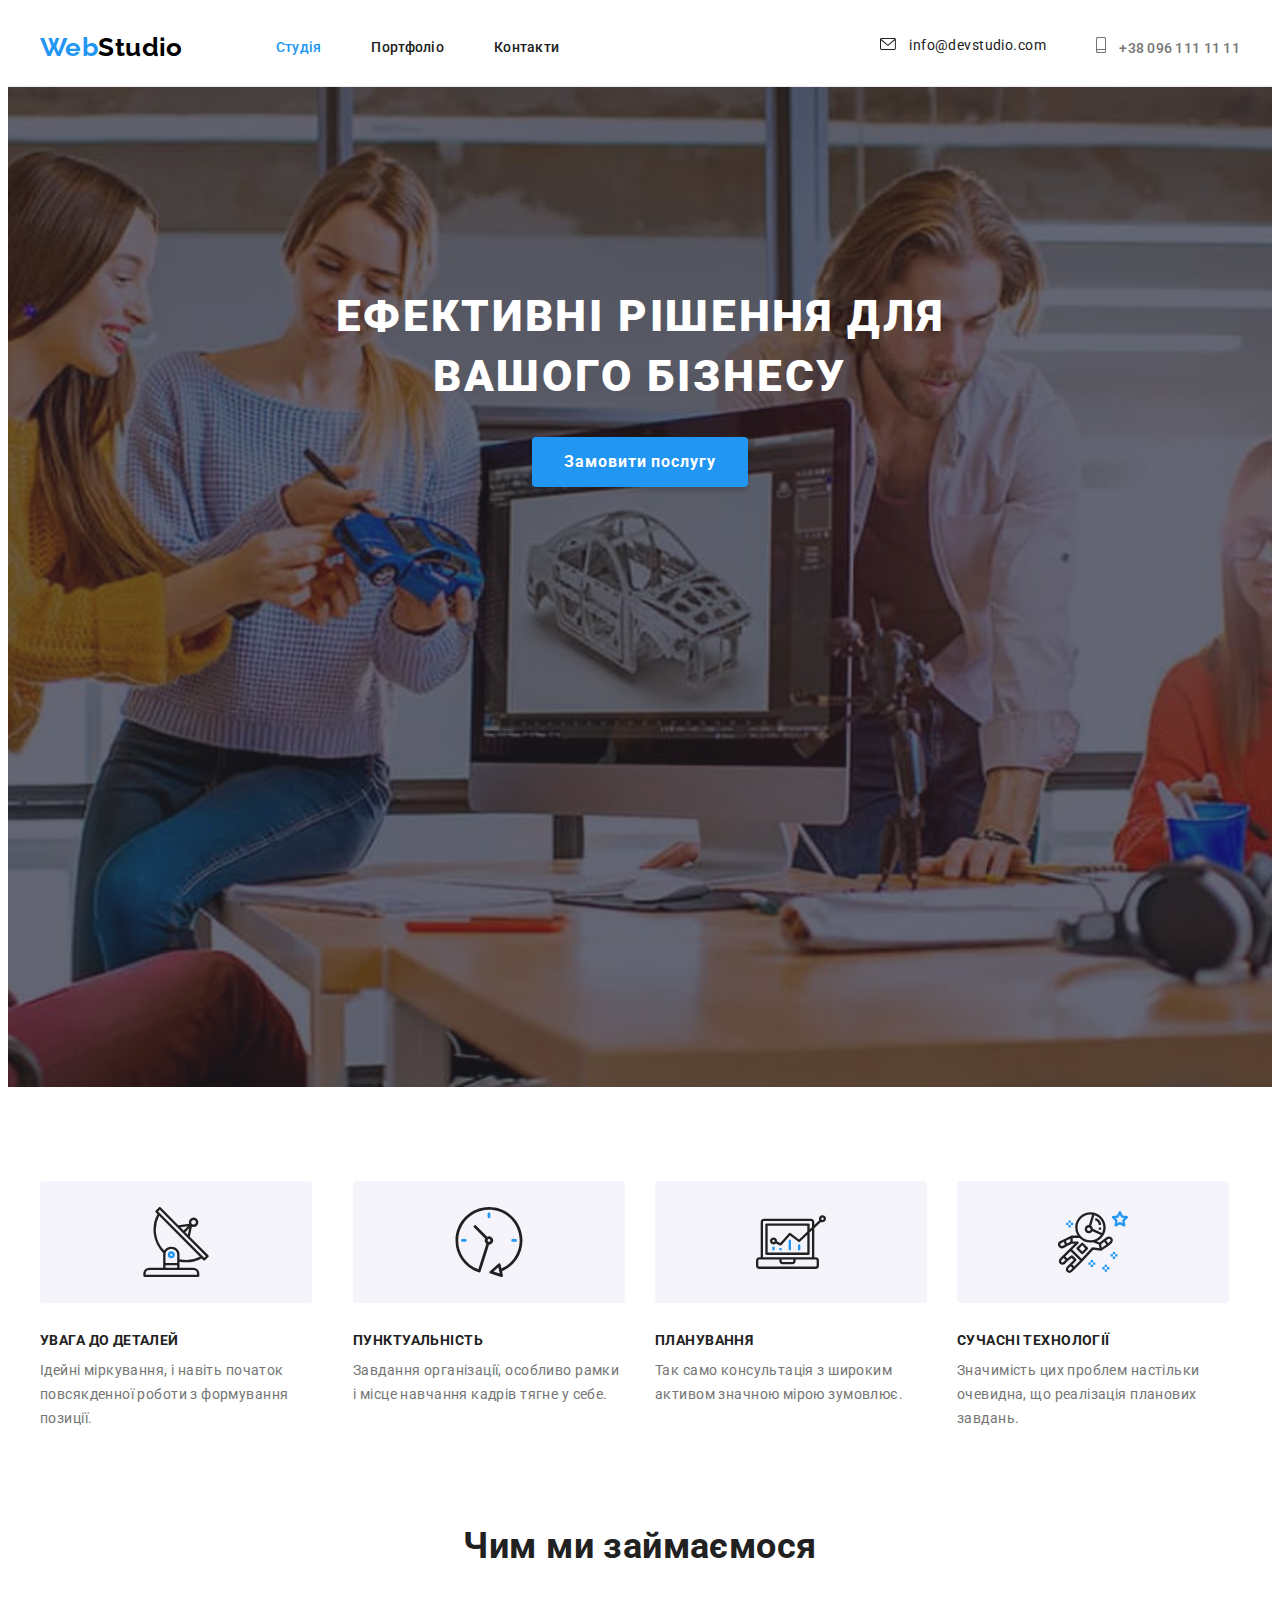
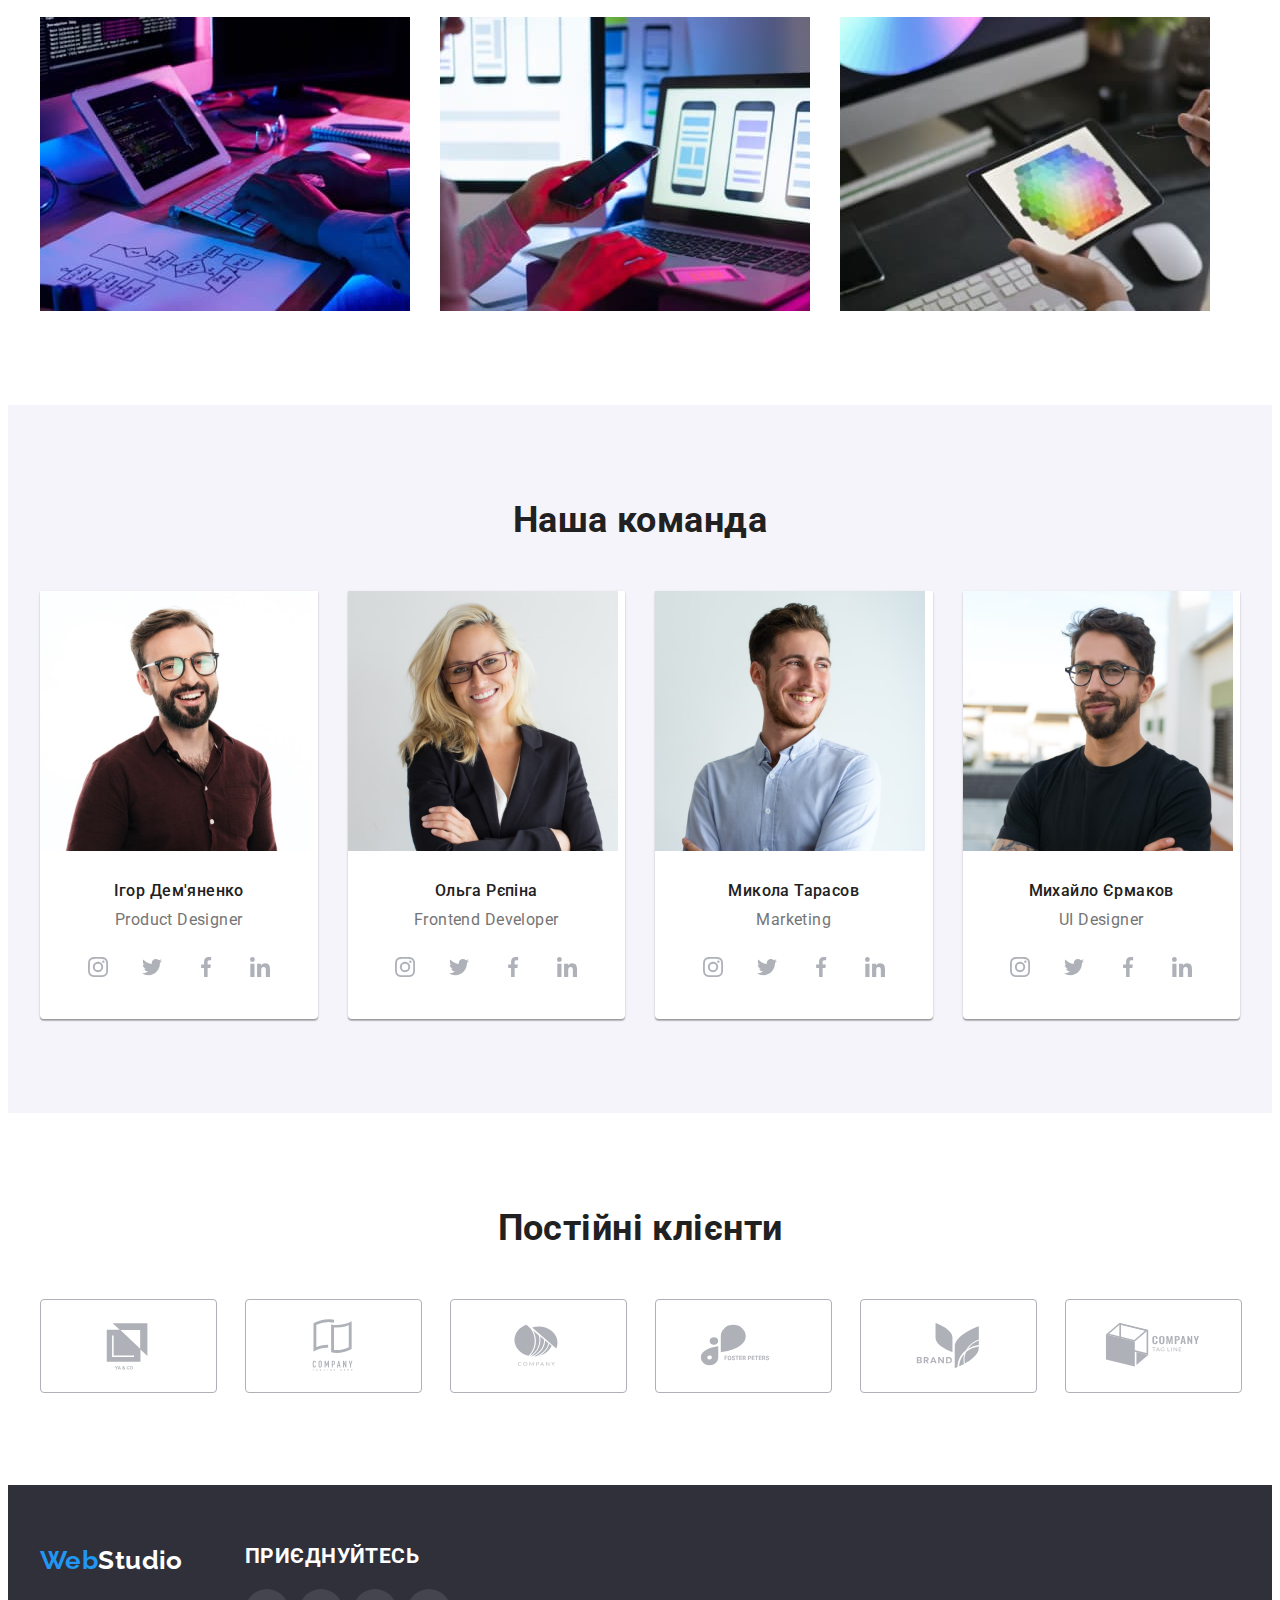
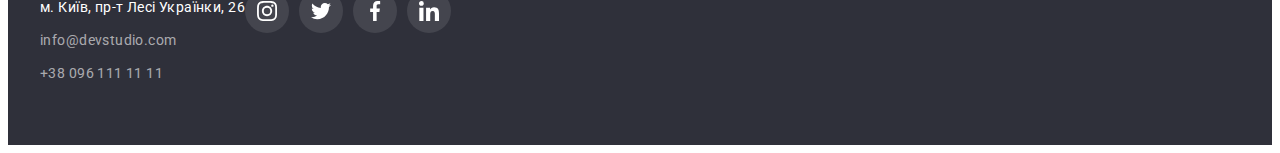
==== commit ffa1734c: "changes after review" ====
--- a/index.html
+++ b/index.html
@@ -41,20 +41,19 @@
         </nav>
         <ul class="header-address list">
           <li class="list-element list-address">
-            <svg class="header-image" width="16" height="12">
-              <use href="./images/symbol-defs.svg#icon-envelope-hover"></use>
-            </svg>
-
-            <a class="header-contact link" href="mailto:info@devstudio.com"
-              >info@devstudio.com</a
+            <a class="header-contact link" href="mailto:info@devstudio.com"></a>
+              <svg class="header-image" width="16" height="12">
+                <use href="./images/symbol-defs.svg#icon-envelope-hover"></use>
+              </svg>
+              info@devstudio.com</a
             >
           </li>
           <li class="list-element">
-            <svg class="header-image" width="10" height="16">
-              <use href="./images/symbol-defs.svg#icon-smartphone"></use>
-            </svg>
-            <a class="header-contact link" href="tel:+380961111111"
-              >+38 096 111 11 11</a
+            <a class="header-contact link" href="tel:+380961111111">
+              <svg class="header-image" width="10" height="16">
+                <use href="./images/symbol-defs.svg#icon-smartphone"></use>
+              </svg>
+              +38 096 111 11 11</a
             >
           </li>
         </ul>
@@ -103,7 +102,7 @@
             <li>
               <div class="benefits-picture">
                 <svg class="benefits-items" width="70" height="70">
-                  <use href="./images/symbol-defs.svg#icon-diagram-1-2"></use>
+                  <use href="./images/symbol-defs.svg#icon-diagram-1"></use>
                 </svg>
               </div>
               <h3 class="list-item-name">Планування</h3>
@@ -491,7 +490,7 @@
     </main>
     <footer class="section-footer">
       <div class="container footer-wrap">
-        <div class="footer-wrap-left container">
+        <div class="footer-wrap-left">
           <a class="footer-logo link" lang="en" href="./index.html"
             ><span>Web</span><span class="logo-footer">Studio</span></a
           >
@@ -519,7 +518,7 @@
             </ul>
           </address>
         </div>
-        <div class="footer-wrap-right container">
+        <div class="footer-wrap-right">
           <h2 class="footer-header">приєднуйтесь</h2>
           <ul class="footer-social list">
             <li class="footer-social-item">
--- a/css/style.css
+++ b/css/style.css
@@ -121,9 +121,8 @@
 }
 .header-image {
   fill: #757575;
-  display: inline;
   margin-right: 10px;
-  vertical-align: middle;
+  fill: currentColor;
 }
 .header-image:hover,
 .header-imageink:focus {
@@ -228,7 +227,7 @@
 .section-hero {
   background-color: var(--bg-darkgray);
   padding-top: 200px;
-  padding-bottom: 203px;
+  padding-bottom: 200px;
   background-image: linear-gradient(
       rgba(47, 48, 58, 0.4),
       rgba(47, 48, 58, 0.4)
@@ -239,6 +238,7 @@
   background-size: cover;
   max-width: 1600px;
   margin: 0 auto;
+  height: 600px;
 }
 .hero-title {
   max-width: 696px;
@@ -268,6 +268,7 @@
   align-items: center;
   justify-content: center;
   border-radius: 50%;
+  color: #afb1b8;
 }
 .team-social {
   display: flex;
@@ -280,39 +281,32 @@
 }
 .clients-item {
   width: calc((100% - 150px) / 6);
-  height: 60px;
+  height: 92px;
 }
 .clients-link {
   width: 100%;
   height: 100%;
-  border: 1px solid #afb1b8;
-  display: block;
+  border: 1px solid currentColor;
   border-radius: 4px;
   display: flex;
   justify-content: center;
   align-items: center;
+  color: #afb1b8;
 }
 .team-social-icon {
-  fill: #afb1b8;
+  fill: currentColor;
 }
 .team-social-link:hover,
 .team-social-link:focus {
   background-color: #2196f3;
-}
-.team-social-link:hover .team-social-icon,
-.team-social-link:focus .team-social-icon {
-  fill: #ffffff;
+  color: var(--white-color);
 }
 .clients-icon {
-  fill: #afb1b8;
-}
-.clients-link:focus .clients-icon,
-.clients-link:hover .clients-icon {
-  fill: #2196f3;
+  fill: currentColor;
 }
 .clients-link:focus,
 .clients-link:hover {
-  border-color: #2196f3;
+  color: #2196f3;
 }
 .paragraph-main {
   font-weight: 900;
@@ -488,18 +482,11 @@
 }
 .footer-header {
   font-weight: 700;
-  font-size: 14px;
   line-height: 1.14;
-  letter-spacing: 0.03em;
   text-transform: uppercase;
   color: #ffffff;
   margin-bottom: 20px;
 }
 .footer-wrap {
   display: flex;
-  gap: 70px;
-  align-items: baseline;
-}
-.footer-wrap-left {
-  width: calc(100% - (100% * 0.75));
-}
+}
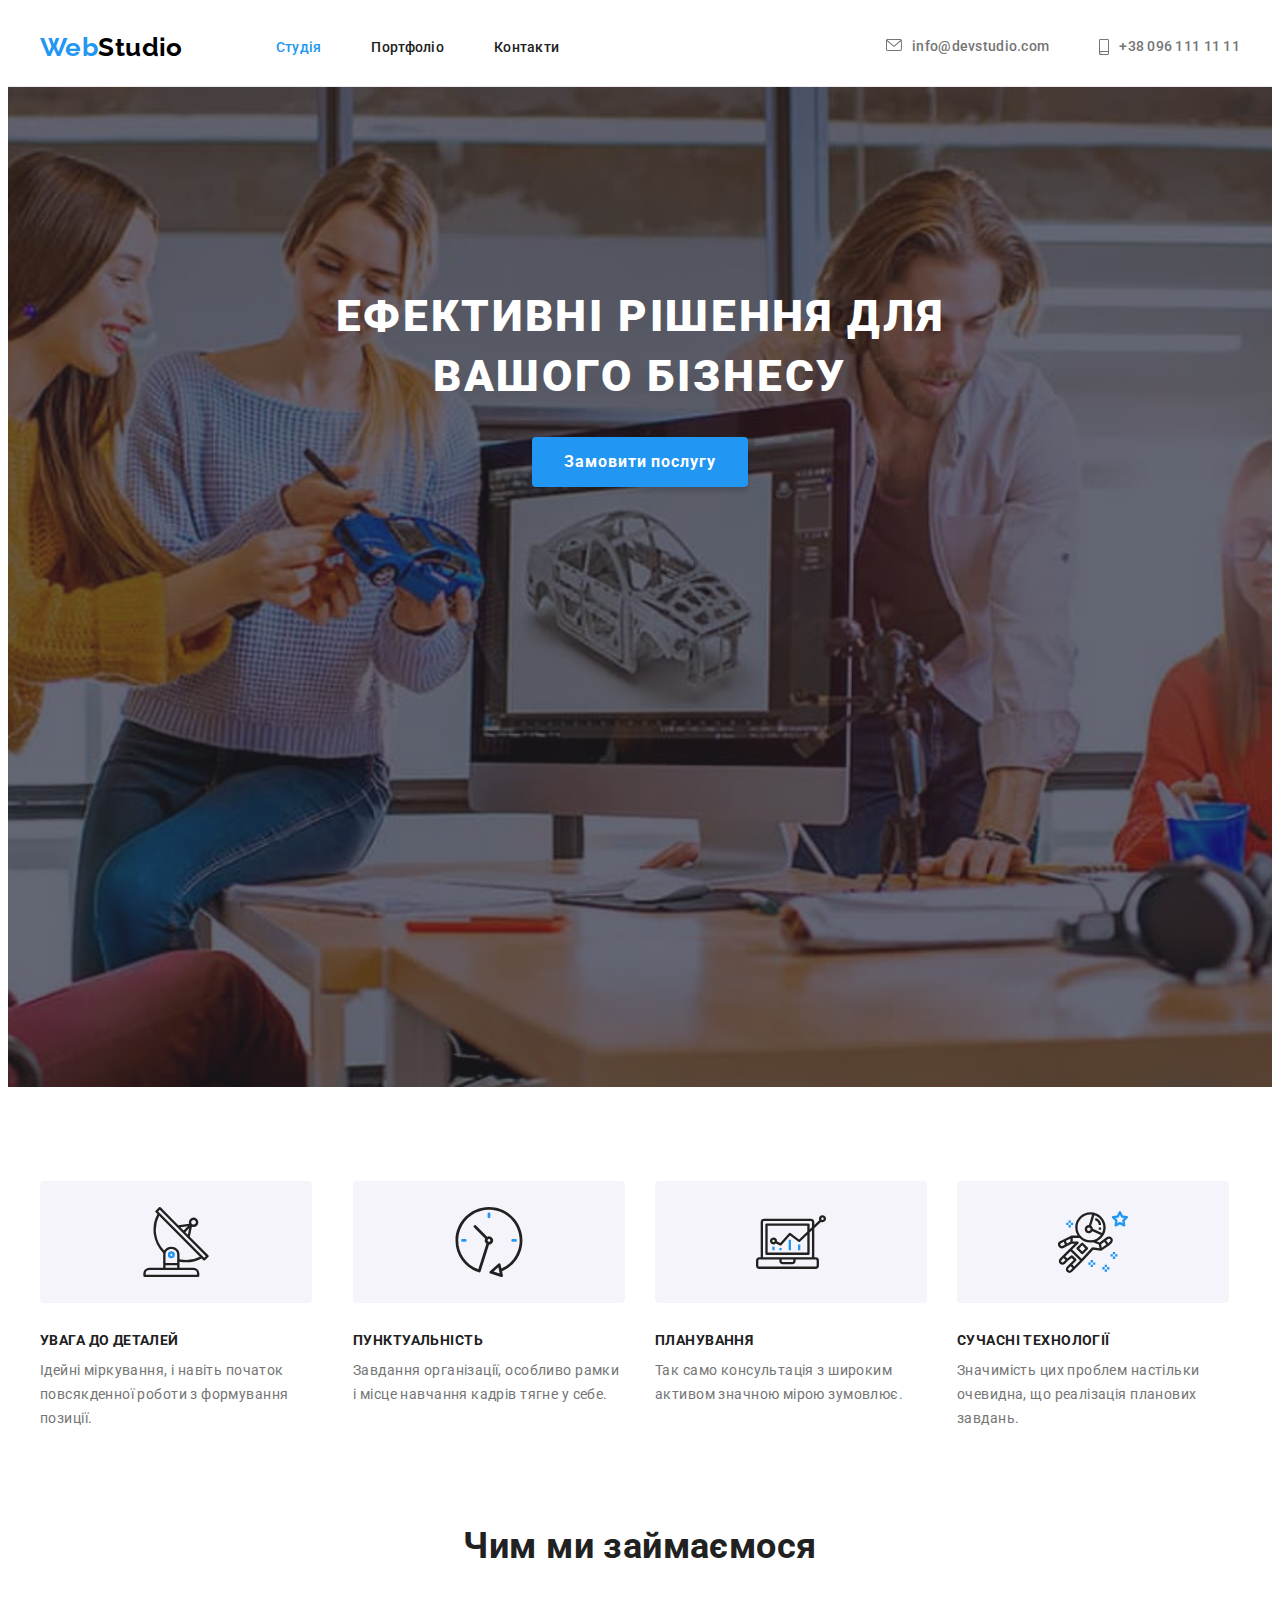
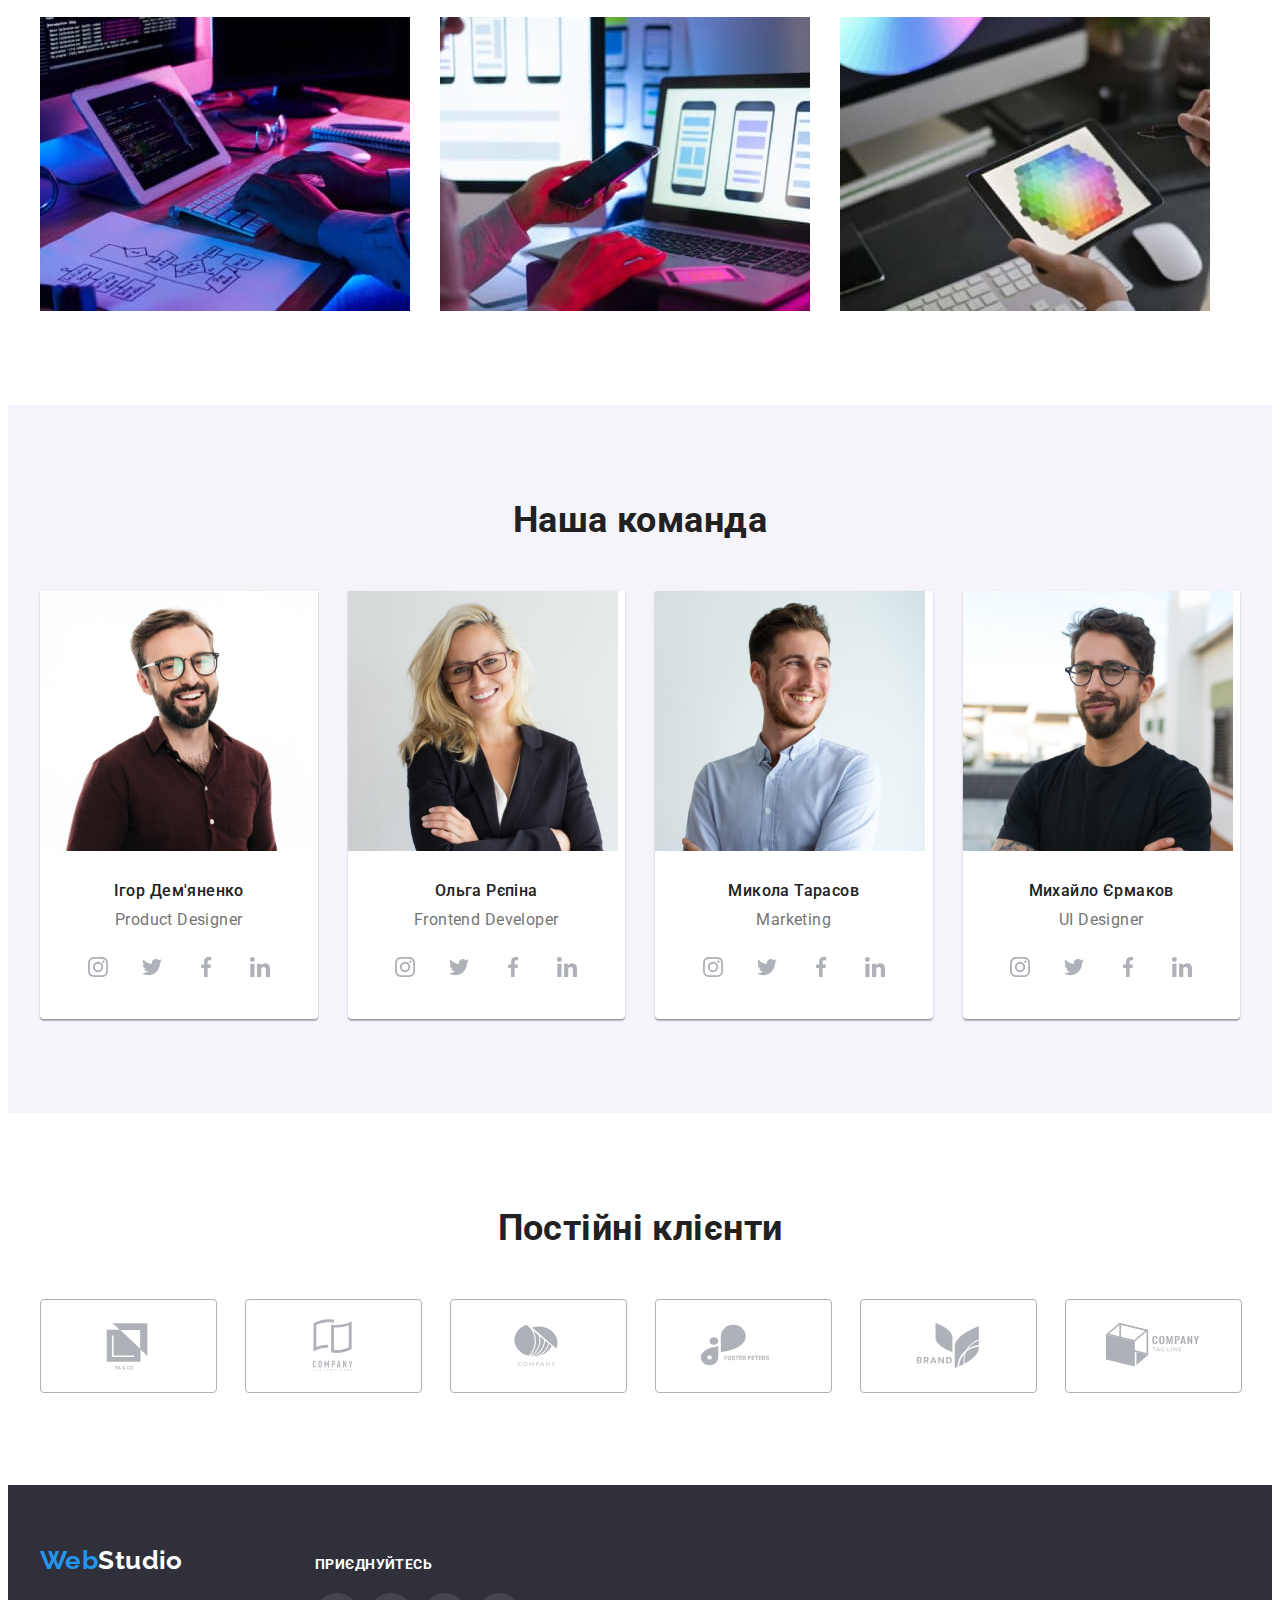
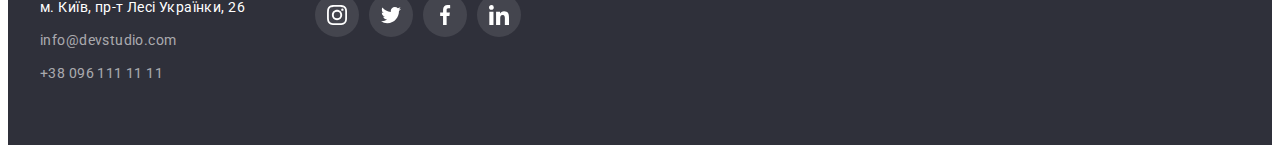
==== commit afd2cb65: "add changes after review 2" ====
--- a/index.html
+++ b/index.html
@@ -41,7 +41,7 @@
         </nav>
         <ul class="header-address list">
           <li class="list-element list-address">
-            <a class="header-contact link" href="mailto:info@devstudio.com"></a>
+            <a class="header-contact link" href="mailto:info@devstudio.com">
               <svg class="header-image" width="16" height="12">
                 <use href="./images/symbol-defs.svg#icon-envelope-hover"></use>
               </svg>
@@ -519,7 +519,7 @@
           </address>
         </div>
         <div class="footer-wrap-right">
-          <h2 class="footer-header">приєднуйтесь</h2>
+          <p class="footer-header">приєднуйтесь</p>
           <ul class="footer-social list">
             <li class="footer-social-item">
               <a
--- a/css/style.css
+++ b/css/style.css
@@ -118,6 +118,7 @@
   line-height: 1.14;
   letter-spacing: 0.02em;
   color: var(--gray-color);
+  display: flex;
 }
 .header-image {
   fill: #757575;
@@ -489,4 +490,8 @@
 }
 .footer-wrap {
   display: flex;
-}
+  align-items: baseline;
+}
+.footer-wrap-right {
+  margin-left: 70px;
+}
